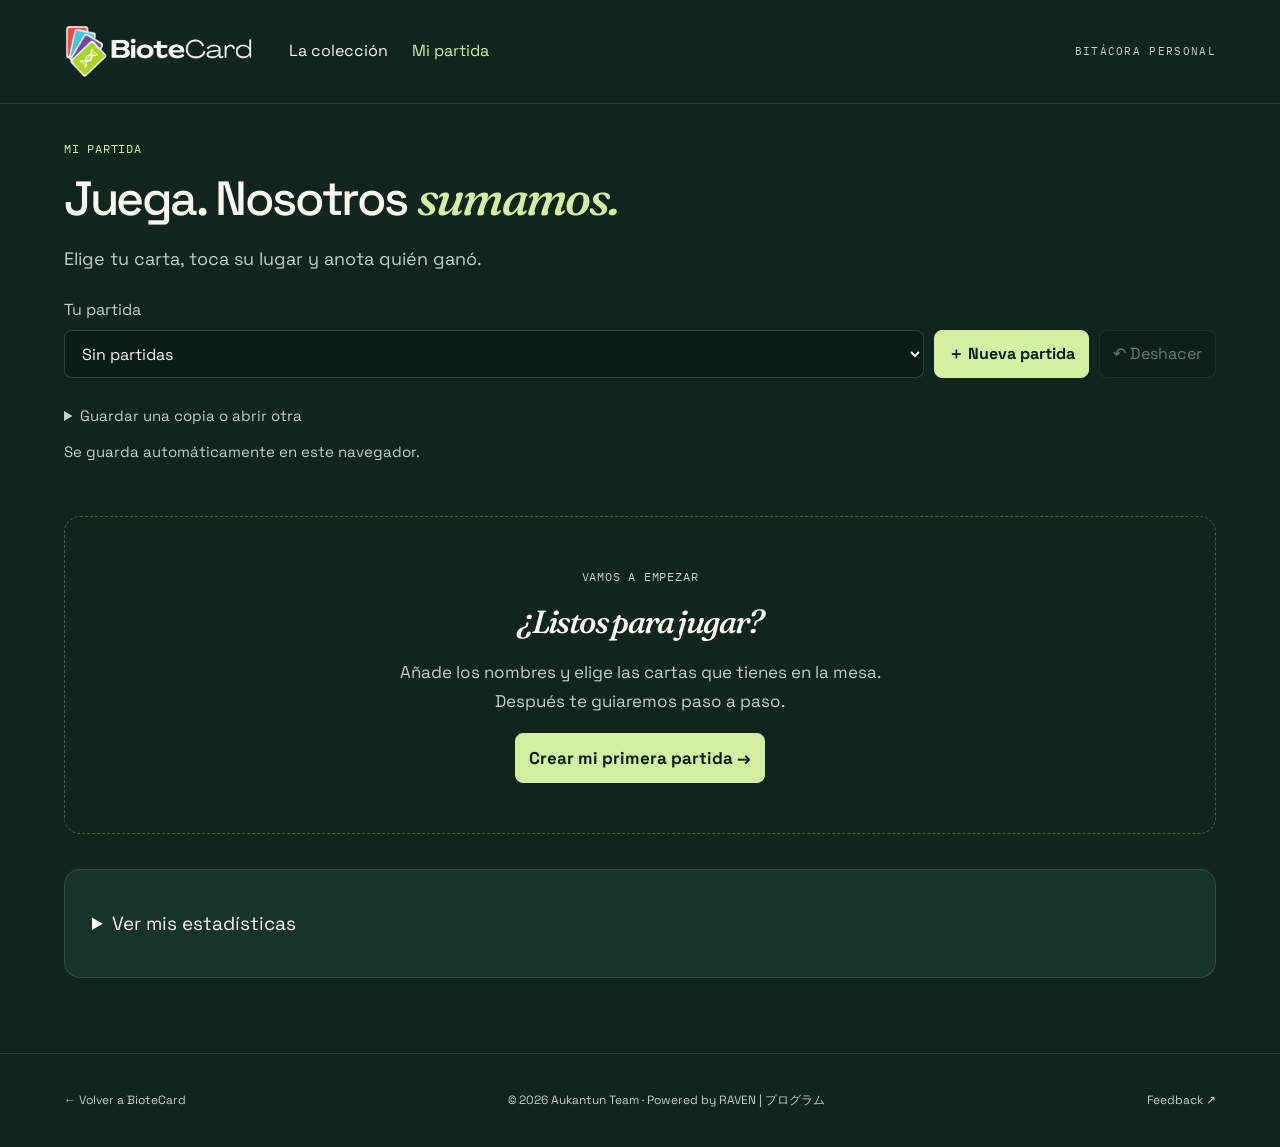
==== bitacora.html @ 21d7a647 "Add files via upload" ====
<!doctype html><html lang="es" data-group="plant"><head><meta charset="utf-8"><meta name="viewport" content="width=device-width,initial-scale=1"><meta name="theme-color" content="#122b1b"><title>Mi partida · BioteCard</title><meta name="description" content="Tu bitácora de BioteCard: registra bazas, organiza el tablero y sigue tus puntos."><link rel="icon" href="assets/branding/favicon.svg"><link rel="stylesheet" href="style.css"><link rel="stylesheet" href="identity.css?v=10"><link rel="stylesheet" href="bitacora.css?v=10"><script src="bitacora-core.js?v=10" defer></script><script src="bitacora.js?v=10" defer></script></head>
<body class="log-page"><a class="skip" href="#log-main">Ir a mi partida</a><header class="log-header"><a class="brand" href="index.html" aria-label="Volver a BioteCard"><span class="logo-frame"><img class="site-logo logo-cards" src="assets/branding/biotecard-logo.png" alt="BioteCard"><img class="site-logo logo-lettering" src="assets/branding/biotecard-logo.png" alt="" aria-hidden="true"></span></a><nav aria-label="Navegación"><a href="index.html#catalogo">La colección</a><a class="active" href="bitacora.html" aria-current="page">Mi partida</a></nav><span class="log-local">BITÁCORA PERSONAL</span></header>
<main id="log-main"><div class="log-intro"><div><p class="eyebrow">MI PARTIDA</p><h1>Juega. Nosotros <em>sumamos.</em></h1><p>Elige tu carta, toca su lugar y anota quién ganó.</p></div></div>
<div class="log-tools"><label>Tu partida <select id="match-select"><option>Cargando…</option></select></label><button id="new-match" class="log-primary">＋ Nueva partida</button><button id="undo" disabled>↶ Deshacer</button></div>
<details class="backup-options"><summary>Guardar una copia o abrir otra</summary><p class="log-help">Las partidas se guardan en este navegador. Descarga una copia para llevarlas a otro dispositivo.</p><div class="inline-actions"><button id="export-log">Descargar mis partidas</button><button id="import-log">Abrir una copia</button></div></details><input type="file" id="import-file" accept="application/json,.json" hidden><p class="log-storage" id="save-state">Se guarda automáticamente en este navegador.</p>
<p id="log-message" class="log-message" role="status" aria-live="polite"></p>
<div id="workspace"><p>Cargando la colección…</p></div>
<details class="log-panel log-stats"><summary>Ver mis estadísticas</summary><div class="log-section-title"><div><p class="eyebrow">LA HUELLA DE CADA PARTIDA</p><h2>Estadísticas de jugadores</h2></div><span>Solo partidas finalizadas</span></div><div id="player-stats"></div><p class="log-help">Los nombres identifican a los jugadores en este dispositivo. Los empates se registran por separado. Las puntuaciones de modos diferentes pueden no ser comparables.</p></details></main>
<footer class="log-footer"><a href="index.html">← Volver a BioteCard</a><p>© 2026 Aukantun Team · Powered by RAVEN | <span lang="ja">プログラム</span></p><a href="https://biotecard.framer.website" target="_blank" rel="noopener">Feedback ↗</a></footer>
<dialog id="setup-dialog" class="log-dialog wide" aria-labelledby="setup-title"><form id="setup-form"><div class="dialog-heading"><h2 id="setup-title">Empecemos</h2><button type="button" data-close="setup-dialog" aria-label="Cerrar">×</button></div>
<p class="setup-progress" id="setup-progress">Paso 1 de 2 · Jugadores</p>
<section id="setup-people"><h3>¿Quiénes van a jugar?</h3><p>Escribe un nombre en cada espacio.</p><div id="name-fields"><label>Jugador 1<input name="playerName" value="Jugador 1" maxlength="40" required autocomplete="off"></label><label>Jugador 2<input name="playerName" value="Jugador 2" maxlength="40" required autocomplete="off"></label></div><div class="inline-actions"><button type="button" id="add-player">＋ Añadir jugador</button><button type="button" id="remove-player">− Quitar último jugador</button></div><p class="simple-rule">La partida normal tiene <strong>9 rondas</strong>. Ganar una ronda da <strong>2 puntos</strong>.</p>
<details><summary>Cambiar las reglas (opcional)</summary><label>Nombre de la partida<input name="name" maxlength="80" placeholder="Mi partida"></label><div class="log-form-grid"><label>Cómo jugaremos<select name="mode" id="setup-mode"><option value="normal">Partida normal</option><option value="custom">Otras reglas</option></select></label><label>Rondas<input name="rounds" id="setup-rounds" type="number" value="9" min="1" max="30" disabled required></label><label>Puntos por ronda ganada<input name="winPoints" id="setup-win" type="number" value="2" min="0" max="20" disabled required></label></div><label class="check-line"><input name="resourcePoints" type="checkbox" checked> Sumar puntos por los recursos que sobran</label></details>
<button type="button" id="setup-next" class="log-primary">Siguiente: elegir cartas →</button></section>
<section id="setup-cards" hidden><h3>¿Qué cartas hay en tu mazo?</h3><p>Compara estas imágenes con tus cartas de la mesa. <strong>Toca una carta para incluirla o quitarla.</strong></p><p class="log-help">Para empezar rápido, dejamos todas seleccionadas. Usa una copia de cada carta.</p><label>Buscar carta<input id="deck-search" type="search" placeholder="Nombre o número de la carta"></label><div class="inline-actions"><button type="button" id="deck-all">Elegir todas</button><button type="button" id="deck-none">Quitar todas</button><strong id="deck-count" role="status"></strong></div><div id="deck-list" class="deck-list visual-deck"></div><div class="wizard-actions"><button type="button" id="setup-back">← Volver</button><button class="log-primary" type="submit">¡Empezar a jugar!</button></div></section><p id="setup-error" class="log-message error" role="alert"></p></form></dialog>
<dialog id="cards-dialog" class="log-dialog wide" aria-labelledby="cards-title"><div class="dialog-heading"><h2 id="cards-title">Seleccionar cartas</h2><button data-close="cards-dialog" aria-label="Cerrar">×</button></div><label>Buscar<input id="pick-search" type="search" placeholder="Nombre, especie o código"></label><p id="pick-help" class="log-help"></p><div id="pick-list" class="pick-list"></div><button id="pick-save" class="log-primary">Guardar selección</button></dialog>
<dialog id="cell-dialog" class="log-dialog" aria-labelledby="cell-title"><div class="dialog-heading"><h2 id="cell-title">Casilla del tablero</h2><button data-close="cell-dialog" aria-label="Cerrar">×</button></div><div id="cell-content"></div></dialog>
<dialog id="round-edit-dialog" class="log-dialog" aria-labelledby="round-edit-title"><div class="dialog-heading"><h2 id="round-edit-title">Corregir resultado</h2><button data-close="round-edit-dialog" aria-label="Cerrar">×</button></div><div id="round-edit-content"></div></dialog>
<dialog id="art-dialog" class="log-dialog art-dialog" aria-label="Carta ampliada"><button data-close="art-dialog" aria-label="Cerrar carta">×</button><img id="log-card-art" alt=""></dialog>
<noscript>Activa JavaScript para utilizar la bitácora de partidas.</noscript></body></html>
---- style.css ----
:root{--font-sans:"Space Grotesk",sans-serif}
:root{--bg:#10231f;--panel:#172d27;--ink:#f4f4e9;--muted:#a9bbb0;--accent:#d8ef83;--line:#ffffff20;color-scheme:dark;font-size:16px}*{box-sizing:border-box}html{scroll-behavior:smooth;scroll-padding-top:32px}body{margin:0;background:var(--bg);color:var(--ink);font-family:var(--font-sans)}button,a{-webkit-tap-highlight-color:transparent}button{font:inherit;cursor:pointer}a{color:inherit;text-decoration:none}button:focus-visible,a:focus-visible{outline:3px solid var(--accent);outline-offset:6px}button{color:inherit}button:disabled{cursor:default}::selection{color:var(--bg);background:var(--accent)}.site-header{height:98px;margin:auto;max-width:1440px;padding:0 5%;display:flex;align-items:center;justify-content:space-between;border-bottom:1px solid var(--line);gap:24px}.brand{font-family:var(--font-sans);font-weight:800;font-size:29px;letter-spacing:-1.5px;display:flex;align-items:center;gap:10px}.brand svg{width:34px;height:38px;color:var(--accent)}.brand-light{font-weight:400}.site-header nav{display:flex;gap:36px;align-items:center;font-size:14px}.site-header nav a,.text-button{opacity:.64;transition:opacity .2s}.site-header nav a:hover,.text-button:hover,.site-header nav .active{opacity:1}.text-button{background:none;border:0;padding:8px 0;font-size:14px}.launch{font-size:12px;border:1px solid #aec58645;border-radius:40px;padding:9px 15px;color:var(--accent);letter-spacing:.03em}.collection{position:relative;overflow:hidden;padding:39px 0 25px;isolation:isolate}.collection:before{content:'';position:absolute;inset:160px 0 100px;z-index:-1;background:radial-gradient(ellipse at 50% 48%,#62845322,transparent 54%)}.intro{text-align:center;padding:0 20px}.eyebrow{font-size:12px;font-weight:600;letter-spacing:.16em;color:var(--accent);margin:0 0 14px}.tiny-star{font-size:19px;vertical-align:-1px;margin-right:6px}h1{font-family:var(--font-sans);font-size:clamp(38px,4.5vw,65px);font-weight:500;line-height:1.12;letter-spacing:-.055em;margin:0}h1 em,h2 em{font-family:var(--font-sans);color:var(--accent);font-weight:400;letter-spacing:-.035em}.intro-copy{color:var(--muted);font-size:16px;margin:18px 0 29px}.collection-meta{max-width:1280px;margin:0 auto;display:flex;justify-content:space-between;padding:0 36px;font-size:12px;letter-spacing:.15em;color:#a4b1a8}.meta-count{margin-left:8px;color:var(--accent)}.carousel{position:relative;max-width:1440px;margin:7px auto 0;isolation:isolate;height:461px;touch-action:pan-y}.orbit{position:absolute;bottom:20px;left:50%;width:1070px;height:150px;border:1px solid #a5ba7917;border-radius:50%;transform:translateX(-50%);z-index:-1}.orbit:after{content:'';position:absolute;inset:25px 80px;border:1px solid #a5ba7912;border-radius:50%}.card-stage{height:100%;position:relative;perspective:1600px}.specimen-card{--color:var(--accent);position:absolute;left:50%;top:20px;width:276px;height:397px;overflow:hidden;border-radius:17px;border:1px solid #a5ae8260;background:#24382c;transform:translateX(-50%);padding:0;text-align:left;box-shadow:0 18px 48px #0008;transition:transform .55s cubic-bezier(.2,.75,.2,1),filter .55s,border-color .3s,opacity .45s;will-change:transform}.specimen-card:before{content:'';position:absolute;z-index:3;inset:7px;border:1px solid #eef4db44;border-radius:11px;pointer-events:none}.specimen-card:after{content:'';position:absolute;inset:0;background:linear-gradient(180deg,#0004 0%,transparent 42%,#08140dda 81%,#08140df5 100%);pointer-events:none}.specimen-card.selected{border-color:var(--color);box-shadow:0 0 0 1px var(--color),0 25px 80px #0009}.specimen-card.selected:before{border-color:#eff0c470}.card-image{width:100%;height:100%;object-fit:cover;object-position:var(--position,50% 50%);position:absolute;inset:0;transition:transform .8s}.specimen-card.selected:hover .card-image{transform:scale(1.05)}.card-top{position:relative;z-index:2;display:flex;justify-content:space-between;align-items:center;padding:21px 21px 0;color:white}.card-number{font-family:var(--font-sans);font-weight:600;font-size:12px;letter-spacing:.13em}.card-kind{font-size:12px;letter-spacing:.1em;text-transform:uppercase;background:#15221e8a;backdrop-filter:blur(12px);border:1px solid #ffffff4d;border-radius:30px;padding:6px 9px}.card-bottom{position:absolute;left:22px;right:22px;bottom:23px;z-index:2}.card-eyebrow{color:var(--color);font-size:12px;text-transform:uppercase;letter-spacing:.14em;display:block;margin-bottom:8px}.card-title{display:block;font-family:var(--font-sans);font-size:27px;letter-spacing:-.035em;line-height:1.12;font-weight:700;text-wrap:balance}.card-species{font-family:var(--font-sans);font-style:italic;color:#e9ecdd;font-size:15px;display:block;margin-top:10px}.card-rule{height:1px;background:#ffffff40;margin-top:18px}.card-footer{display:flex;justify-content:space-between;color:#ccd2c2;font-size:12px;text-transform:uppercase;letter-spacing:.11em;margin-top:10px}.card-detail-icon{color:var(--color);font-size:17px;line-height:12px}.carousel-arrow{position:absolute;top:47%;z-index:8;width:44px;height:44px;border-radius:50%;background:#14251feb;border:1px solid #8b9c6e66;display:grid;place-items:center;transition:background .2s}.carousel-arrow:hover{background:#344737}.carousel-arrow svg{width:21px;height:21px;fill:none;stroke:var(--ink);stroke-width:1.4}.previous{left:5%}.next{right:5%}.selection-info{text-align:center;margin-top:-5px;position:relative;z-index:9}.selection-name{font-size:17px;letter-spacing:-.015em;margin:0 0 7px;font-weight:500}.selection-name span{color:var(--muted);font-weight:400;font-family:var(--font-sans);font-style:italic}.selection-name .separator{font:inherit;margin:0 10px;color:#82977d}.selection-hint{font-size:12px;color:#9bab9d;margin:0 16px 17px}.primary-button{border:0;border-radius:7px;background:var(--accent);color:#152516;font-size:13px;padding:13px 19px;display:inline-flex;gap:18px;align-items:center;font-weight:600;transition:background .2s}.primary-button:hover{background:#eafaac}.primary-button svg{width:17px;height:17px;stroke:currentColor;stroke-width:1.3;fill:none}.carousel-bottom{max-width:1210px;padding:0 0;margin:29px auto 0;display:flex;align-items:center;justify-content:space-between}.edition-label{font-size:12px;letter-spacing:.12em;color:#859986}.edition-label span{margin-left:9px;color:var(--ink)}.pagination{display:flex;gap:0;position:absolute;left:50%;transform:translateX(-50%)}.pagination button{border:0;width:29px;height:30px;background:none;padding:11px 7px;display:flex;align-items:center;justify-content:center}.pagination button:before{content:'';height:5px;width:5px;border-radius:4px;background:#6d7f6d;transition:width .2s,background .2s}.pagination button[aria-current=true]:before{width:21px;background:var(--accent)}.counter{font-family:var(--font-sans);font-size:15px}.counter span{color:#819382;font-size:12px;margin-left:6px}.prototype-note{text-align:center;font-size:12px;color:#97a498;margin:23px 20px 0;line-height:1.5}.how-to{padding:77px 6% 60px;max-width:1440px;margin:auto;border-top:1px solid var(--line);background:#132820}.how-heading{display:flex;justify-content:space-between;align-items:end;gap:60px}.how-heading .eyebrow{font-size:12px}h2{font-family:var(--font-sans);font-size:clamp(28px,3vw,42px);line-height:1.25;letter-spacing:-.04em;font-weight:500;margin:0}.how-heading>p{font-size:16px;color:var(--muted);max-width:325px;line-height:1.65;margin:0 0 4px}.steps{display:grid;grid-template-columns:repeat(3,1fr);gap:45px;margin-top:53px}.steps article{border-top:1px solid #92a28857;padding-top:22px;position:relative}.step-number{color:var(--accent);font-family:var(--font-sans);font-size:27px}.steps h3{font-family:var(--font-sans);font-weight:500;font-size:21px;letter-spacing:-.025em;margin:20px 0 11px}.steps p{font-size:16px;line-height:1.7;color:var(--muted);margin:0 0 24px}.step-tag{font-size:12px;letter-spacing:.1em;color:#9db38a}.resources{border:1px solid #90a27938;display:grid;grid-template-columns:1.25fr 1fr 1fr 1fr;gap:20px;padding:29px;margin-top:45px;border-radius:10px;align-items:center;background:#1b302520}.resources>p{font-size:17px;color:var(--muted);line-height:1.5;margin:0}.resources>p strong{color:var(--ink);font-weight:400}.resource-label{font-size:12px;font-weight:600;letter-spacing:.05em;border-radius:5px;background:#d8ef831a;color:#d8ef83;padding:7px 10px;display:inline-block}.resource-label.atp{color:#efc287;background:#efc28718}.resource-label.nucleotide{color:#d3baf1;background:#d3baf118}.resources div p{font-size:13px;color:var(--muted);margin:10px 0 0}.manual-callout{display:flex;justify-content:space-between;align-items:center;margin-top:32px;font-size:15px;color:var(--muted);gap:20px}.outline-button{border:1px solid #adbca859;background:transparent;border-radius:6px;font-size:13px;padding:12px 18px}.outline-button:hover{background:#ffffff09}footer{display:flex;max-width:1440px;margin:auto;align-items:center;padding:30px 6%;gap:28px;flex-wrap:wrap}.footer-brand{font-size:23px;display:block;color:#d7e1ce}footer p{font-size:12px;color:var(--muted)}footer>span{font-size:12px;letter-spacing:.12em;color:#829382;margin-left:auto}.skip{position:absolute;top:-100px;background:var(--accent);color:var(--bg);padding:15px;z-index:100}.skip:focus{top:8px;left:8px}dialog{border:1px solid #86947755;background:#14251f;color:var(--ink);padding:0;max-width:100%;border-radius:20px;box-shadow:0 24px 120px #0008}dialog::backdrop{background:#020d0bc9;backdrop-filter:blur(12px)}.organism-dialog{width:1040px;max-width:calc(100vw - 48px);max-height:calc(100dvh - 48px);overflow:auto}.close-dialog{position:absolute;right:17px;top:17px;z-index:10;border:1px solid #ffffff3b;background:#10231fcd;color:white;width:36px;height:36px;border-radius:50%;font-size:25px;line-height:1}.close-dialog:hover{background:#344737}.detail-layout{display:grid;grid-template-columns:.85fr 1fr;min-height:640px}.detail-visual{position:relative;min-height:100%;background:#0c1a16;overflow:hidden}.detail-visual>img{position:absolute;inset:0;width:100%;height:100%;object-fit:cover;object-position:var(--position,50% 50%)}.detail-visual:after{content:'';position:absolute;inset:0;background:linear-gradient(transparent 50%,#06100fed)}.photo-caption{position:absolute;left:28px;right:24px;bottom:28px;z-index:1}.photo-caption .eyebrow{font-size:12px}.photo-caption h3{font-family:var(--font-sans);font-style:italic;font-weight:400;font-size:29px;margin:0 0 17px}.photo-credit{font-size:12px;line-height:1.6;color:#ced6cd}.photo-credit a{text-decoration:underline;text-underline-offset:3px}.detail-copy{padding:43px 39px 32px;min-width:0}.detail-copy>.eyebrow{font-size:12px;padding-right:20px}.detail-copy h2{font-size:35px;margin:0 0 7px;line-height:1.2}.detail-scientific{color:var(--muted);font-family:var(--font-sans);font-style:italic;margin:0 0 22px;font-size:18px}.detail-tabs{display:flex;gap:23px;border-bottom:1px solid var(--line);margin-bottom:23px}.detail-tabs button{padding:10px 0 13px;background:none;border:0;border-bottom:2px solid transparent;font-size:13px;color:var(--muted)}.detail-tabs button[aria-selected=true]{border-color:var(--accent);color:var(--accent)}.detail-panel p{font-size:16px;color:#c1cdc1;line-height:1.65;margin:0 0 20px}.fact-grid{display:grid;grid-template-columns:1fr 1fr;gap:18px 20px;margin:22px 0}.fact-grid dt{font-size:12px;text-transform:uppercase;letter-spacing:.1em;color:#8fa289;margin-bottom:6px}.fact-grid dd{margin:0;font-size:14px;line-height:1.5}.detail-callout{border-left:2px solid var(--accent);background:#d8ef8308;padding:15px 17px;margin:21px 0}.detail-callout h4{margin:0 0 7px;color:var(--accent);font-size:13px;font-weight:500}.detail-callout p{font-size:16px;margin:0;line-height:1.6}.source-links{border-top:1px solid var(--line);padding-top:17px;display:flex;flex-wrap:wrap;gap:10px;align-items:center;margin-top:23px;font-size:12px;color:#96a891}.source-links a{text-decoration:underline;text-underline-offset:3px;color:#d7e3ce}.original-card{display:block;max-width:100%;width:185px;height:auto;border-radius:9px;float:left;margin:0 20px 14px 0}.original-note{font-size:12px!important;color:#91a58f!important}.game-numbers{display:flex;gap:20px;margin-bottom:15px}.game-numbers div{padding:12px 15px;border:1px solid var(--line);border-radius:7px}.game-numbers b{font-size:23px;color:var(--accent);display:block}.game-numbers small{font-size:12px;letter-spacing:.08em;text-transform:uppercase;color:var(--muted)}.manual-dialog{padding:42px;width:610px;max-width:calc(100vw - 32px);max-height:calc(100dvh - 32px)}.manual-dialog h2{font-size:31px}.manual-dialog>p:not(.eyebrow){font-size:15px;color:var(--muted);line-height:1.6}.manual-options{display:flex;flex-direction:column;gap:13px;margin:27px 0}.manual-options a{padding:19px;border:1px solid var(--line);border-radius:8px;display:flex;align-items:center;gap:20px}.manual-options a:hover{background:#d8ef8308;border-color:#d8ef8370}.manual-options a>span{font-size:22px;font-family:var(--font-sans);color:var(--accent)}.manual-options strong{font-size:15px;font-weight:500}.manual-options p{color:var(--muted);font-size:13px;line-height:1.5;margin:6px 0 0}.manual-options small{font-size:12px;color:var(--accent);margin-left:auto}.manual-footnote{font-size:12px!important;margin-bottom:0}.hidden,[hidden]{display:none!important}body:has(dialog[open]){overflow:hidden}@media(min-width:1600px){.collection{padding-top:55px}.carousel{height:490px}.specimen-card{top:30px}}@media(max-width:1280px){.carousel-bottom{margin-left:6%;margin-right:6%}}@media(max-width:760px){.site-header{height:78px;padding:0 22px;gap:16px}.brand{font-size:24px}.brand svg{width:29px}.site-header nav{gap:19px;font-size:12px}.site-header nav .text-button{display:none}.launch{display:none}.collection{padding-top:31px}.intro-copy{font-size:14px;margin:15px 0 25px}.eyebrow{font-size:12px}.collection-meta{padding:0 22px;font-size:12px;letter-spacing:.1em}.collection-meta>span:nth-child(2){display:none}.carousel{height:413px;margin-top:10px}.specimen-card{width:246px;height:355px;top:19px;border-radius:15px}.card-title{font-size:24px}.card-bottom{left:20px;right:20px;bottom:21px}.card-species{font-size:14px}.previous{left:15px}.next{right:15px}.carousel-arrow{width:38px;height:38px;top:43%}.selection-info{margin-top:0}.selection-name{font-size:15px}.selection-name span{font-size:14px}.selection-name .separator{margin:0 5px}.selection-hint{font-size:12px}.carousel-bottom{margin-top:24px;min-height:27px}.edition-label{font-size:12px;max-width:85px;line-height:1.6}.edition-label span{display:none}.prototype-note{font-size:12px;max-width:360px;margin:22px auto 0;padding:0 16px}.how-to{padding:45px 24px}.how-heading{display:block}.how-heading>p{margin:22px 0 0;max-width:100%}.how-heading .eyebrow{font-size:12px;line-height:1.6}.steps{display:block;margin-top:33px}.steps article{padding-top:20px;margin-top:28px}.steps h3{display:inline-block;margin:0 0 0 18px;font-size:20px}.steps p{margin:14px 0 15px}.steps article:last-child{margin-bottom:30px}.resources{grid-template-columns:1fr 1fr;padding:20px;gap:25px 15px;margin-top:30px}.resources>p{font-size:15px}.resources div p{font-size:12px}.manual-callout{flex-direction:column;align-items:start;font-size:14px;gap:15px}footer{padding:27px 24px;gap:12px}footer p{order:3;width:100%;margin:0;font-size:12px}footer>span{font-size:12px}.organism-dialog{max-width:calc(100vw - 20px);max-height:calc(100dvh - 20px);border-radius:15px}.detail-layout{display:block}.detail-visual{height:260px;min-height:0}.detail-visual>img{object-position:50% 40%}.detail-visual:after{background:linear-gradient(transparent 20%,#06100fe6)}.photo-caption{bottom:15px;left:24px}.photo-caption .eyebrow{margin-bottom:7px}.photo-caption h3{font-size:23px;margin-bottom:9px}.photo-credit{font-size:12px}.detail-copy{padding:27px 24px}.detail-copy h2{font-size:31px}.detail-panel p{font-size:16px}.manual-dialog{padding:38px 23px 26px}.manual-options a{padding:15px;gap:15px}.manual-dialog h2{font-size:27px}.original-card{width:150px}.selection-name .separator{display:none}.selection-name span:not(.separator){display:block;margin-top:4px}}@media(prefers-reduced-motion:reduce){html{scroll-behavior:auto}*,*:before,*:after{transition:none!important;animation:none!important}}
@media(max-width:420px){.site-header nav a:first-child{display:none}.site-header nav{font-size:14px}.edition-label{max-width:110px;font-size:12px;letter-spacing:.03em}.collection-meta{font-size:12px;letter-spacing:.04em}.card-footer{font-size:12px;letter-spacing:.01em}.card-kind{font-size:12px;letter-spacing:.02em}.card-number{font-size:12px;letter-spacing:.03em}}
/* The original card art is the product surface. */
.sr-only{position:absolute;width:1px;height:1px;padding:0;margin:-1px;overflow:hidden;clip:rect(0,0,0,0);white-space:nowrap;border:0}.collection{padding-top:30px;background:linear-gradient(#10231f,#0b1715 65%,#10231f)}.collection:before{display:none}.collection .intro-copy{margin-bottom:25px}.collection-meta{font-size:12px;letter-spacing:.08em}.carousel{height:487px;margin-top:13px;cursor:grab;overflow:hidden;user-select:none}.carousel:active{cursor:grabbing}.card-stage{perspective:1150px;perspective-origin:50% 40%;transform-style:preserve-3d}.flow-floor{position:absolute;left:0;right:0;bottom:26px;height:160px;background:radial-gradient(ellipse at center,#93ab7420,transparent 62%);pointer-events:none}.flow-item{position:absolute;left:50%;top:25px;width:263px;height:362px;transform-style:preserve-3d;transition:transform .62s cubic-bezier(.2,.75,.2,1),opacity .3s;will-change:transform}.cover-card{border:0;background:transparent;padding:0;width:100%;height:100%;display:block;border-radius:5%;box-shadow:0 18px 36px #0006;cursor:pointer;filter:brightness(var(--shade,1));transition:filter .35s;backface-visibility:hidden}.cover-card:focus-visible{outline:3px solid #fff;outline-offset:9px}.flow-front{width:100%;height:100%;display:block;border-radius:5%;object-fit:contain}.flow-item.selected .cover-card{box-shadow:0 17px 55px #0009}.reflection-mask{position:absolute;top:calc(100% + 5px);left:0;width:100%;height:112px;overflow:hidden;opacity:.26;pointer-events:none;mask-image:linear-gradient(to bottom,#000,transparent);-webkit-mask-image:linear-gradient(to bottom,#000,transparent)}.flow-reflection{width:100%;height:auto;display:block;transform:scaleY(-1);border-radius:5%;position:absolute;bottom:auto;top:calc(112px - 100%);visibility:hidden}.reflection-mask:before{display:none}.flow-reflection{top:0;transform:translateY(calc(-100% + 112px)) scaleY(-1);transform-origin:center center;visibility:visible}.carousel-arrow{top:42%;background:#11211ecf;width:45px;height:45px}.previous{left:4%}.next{right:4%}.selection-info{margin-top:-7px}.selection-name{font-family:var(--font-sans);font-size:21px;font-weight:500}.selection-name .selected-code{font-family:var(--font-sans);font-style:normal;color:var(--accent);font-size:12px;display:inline-block;border:1px solid #d8ef8333;border-radius:4px;padding:4px 7px;vertical-align:3px;margin-right:9px}.selection-name .selected-species{display:block;font-family:var(--font-sans);font-size:16px;margin-top:7px;color:#bcc8bc}.selection-hint{font-size:12px;margin-top:13px}.carousel-bottom{margin-top:25px;gap:24px;min-height:30px}.edition-label{font-size:12px;letter-spacing:.03em}.scrubber{width:260px;position:absolute;left:50%;transform:translateX(-50%);display:flex;align-items:center;min-height:30px}.scrubber input{width:100%;accent-color:var(--accent);cursor:ew-resize;height:18px}.counter{font-size:16px}.prototype-note{font-size:12px;margin-top:20px}.catalog-section{max-width:1440px;margin:auto;padding:64px 6% 72px;background:#142820;border-top:1px solid var(--line)}.catalog-heading{display:flex;justify-content:space-between;align-items:end;gap:30px}.catalog-heading .eyebrow{font-size:12px}.catalog-heading h2{font-size:39px}.catalog-total{font-family:var(--font-sans);font-size:40px;letter-spacing:-.04em;color:var(--accent);line-height:1}.catalog-total small{font-family:var(--font-sans);font-size:12px;letter-spacing:.09em;margin-left:10px;color:var(--muted)}.catalog-intro{font-size:16px;color:var(--muted);line-height:1.65;margin:20px 0 31px}.catalog-controls{display:flex;gap:18px}.search-box{flex:1;display:flex;align-items:center;gap:13px;border:1px solid #9fae8552;background:#0e1e18;padding:0 17px;border-radius:7px;min-height:53px}.search-box:focus-within{border-color:var(--accent);outline:1px solid var(--accent)}.search-box svg{width:21px;height:21px;fill:none;stroke:#a7b59d;stroke-width:1.5;flex-shrink:0}.search-box input{font-family:var(--font-sans);font-size:16px;min-width:0;width:100%;background:transparent;border:0;color:var(--ink);outline:none;padding:15px 0}.search-box input::placeholder{color:#93a08c}.sort-box{display:flex;align-items:center;gap:12px;min-width:290px;border:1px solid var(--line);border-radius:7px;padding:0 13px;color:var(--muted);font-size:14px}.sort-box select{font:inherit;background:#142820;border:0;color:var(--ink);padding:15px 5px;max-width:100%;cursor:pointer;flex:1}.filter-row{display:flex;align-items:center;justify-content:space-between;gap:16px;margin:21px 0 31px}.type-filters{display:flex;flex-wrap:wrap;gap:9px}.type-filters button{background:#ffffff04;border:1px solid #ffffff1e;color:#bbc6b7;border-radius:5px;padding:10px 12px;font-size:14px;transition:all .2s}.type-filters button:before{content:'';display:inline-block;width:7px;height:7px;border-radius:1px;background:var(--type-color,var(--accent));margin-right:9px;vertical-align:1px}.type-filters button span{font-size:12px;color:#91a08c;margin-left:10px}.type-filters button:hover{border-color:var(--type-color,var(--accent))}.type-filters button[aria-pressed=true]{background:#d8ef8313;border-color:var(--type-color,var(--accent));color:var(--ink)}.type-filters button[aria-pressed=true] span{color:var(--ink)}#result-count{font-size:14px;white-space:nowrap;color:var(--muted);margin:0}.catalog-grid{display:grid;grid-template-columns:repeat(5,minmax(0,1fr));gap:33px 25px;align-items:start}.catalog-card{display:block;border:0;background:none;padding:0;text-align:left;min-width:0;transition:transform .25s}.catalog-card:hover{transform:translateY(-7px)}.catalog-art{display:block;aspect-ratio:768/1056;border-radius:5%;box-shadow:0 12px 24px #0003;overflow:hidden}.catalog-art img{display:block;width:100%;height:100%;object-fit:contain;transition:filter .2s}.catalog-card:hover .catalog-art{box-shadow:0 0 0 2px var(--type-color),0 14px 30px #0004}.catalog-card-meta{display:flex;justify-content:space-between;font-size:12px;color:#9bae94;margin-top:14px;gap:9px}.catalog-card-meta span:last-child{color:var(--type-color)}.catalog-card strong{display:block;font-family:var(--font-sans);font-weight:500;font-size:16px;line-height:1.4;margin:7px 0}.catalog-card i{display:block;font-family:var(--font-sans);font-size:14px;color:#adbea5;line-height:1.45}.empty-catalog{text-align:center;padding:65px 20px;border:1px dashed var(--line);border-radius:10px}.empty-catalog h3{font-size:24px;font-weight:500;margin:0 0 12px}.empty-catalog p{color:var(--muted);margin:0 0 24px}.loading-cards,.catalog-error{position:absolute;top:120px;left:0;width:100%;text-align:center;color:var(--muted)}.how-to{background:#10231f}.new-detail-layout{display:grid;grid-template-columns:.85fr 1fr;min-height:680px}.detail-card-column{padding:36px 33px 27px;background:radial-gradient(ellipse at 50% 40%,#38502e55,transparent 70%),#0c1914;display:flex;flex-direction:column;align-items:center;justify-content:center;border-right:1px solid var(--line)}.detail-card-tag{display:flex;justify-content:space-between;width:100%;max-width:310px;margin-bottom:19px;font-size:12px;letter-spacing:.1em;color:#a1b095}.detail-card-tag span{color:var(--card-accent)}.enlarge-card{background:none;border:0;padding:0;max-width:310px;width:100%;cursor:zoom-in;border-radius:5%;box-shadow:0 17px 40px #0008}.enlarge-card img{width:100%;height:auto;display:block;border-radius:5%}.zoom-label{display:flex;align-items:center;gap:9px;background:none;border:0;color:var(--muted);font-size:13px;margin:19px 0 23px;padding:7px;cursor:zoom-in}.zoom-label svg{width:17px;height:17px;fill:none;stroke:currentColor;stroke-width:1.5}.detail-pagination{display:flex;justify-content:space-between;align-items:center;width:100%;max-width:310px;border-top:1px solid var(--line);padding-top:18px;gap:15px;font-size:12px;color:#9faf96}.detail-pagination button{font-size:13px;border:1px solid #81987555;border-radius:5px;padding:8px 12px;background:none}.detail-pagination button:hover{background:#ffffff0b}.detail-copy{padding-top:48px}.detail-copy h2{font-size:32px;padding-right:4px;text-wrap:balance}.detail-tabs{gap:25px}.detail-tabs button{font-size:14px}.detail-panel .common-name{font-weight:500;color:var(--ink);font-size:18px;margin-bottom:9px}.detail-panel p{font-size:16px}.fact-grid{gap:19px 24px}.fact-grid dt{font-size:12px}.fact-grid dd{font-size:14px}.wide-fact{grid-column:1/-1}.detail-callout h4{font-size:14px}.detail-callout p{font-size:15px}.science-photo{margin:25px 0 0}.science-photo>img{width:100%;max-height:220px;object-fit:cover;border-radius:7px;display:block}.science-photo figcaption{font-size:12px;color:#9eae95;line-height:1.6;margin-top:9px}.science-photo figcaption a{text-decoration:underline;text-underline-offset:3px}.source-links{font-size:12px;gap:11px}.source-links span{width:100%;font-size:12px;letter-spacing:.06em}.game-numbers small{font-size:12px}.game-numbers b{font-size:30px}.ability-heading{font-size:17px;font-weight:500;margin:25px 0 15px}.rule-crop{position:relative;aspect-ratio:768/300;width:100%;display:block;overflow:hidden;padding:0;border:1px solid #ffffff2d;border-radius:9px;background:#231c1d;cursor:zoom-in}.rule-crop img{width:100%;height:auto;position:absolute;bottom:0;left:0;display:block}.detail-panel .game-caption{font-size:14px;line-height:1.6;margin:14px 0 24px;color:var(--muted)}.game-legend{margin:0}.game-legend div{display:flex;align-items:center;gap:17px;border-top:1px solid var(--line);padding:13px 0}.game-legend dt{font-size:20px;color:var(--accent);font-family:var(--font-sans);width:20px}.game-legend dd{font-size:14px;color:#b6c4b0;margin:0}.detail-panel .edition-note{font-size:12px;color:#91a489;margin:24px 0 0}.zoom-dialog{background:transparent;border:0;border-radius:0;overflow:visible;max-width:calc(100vw - 28px);max-height:calc(100dvh - 28px)}.zoom-dialog>img{max-height:calc(100dvh - 30px);max-width:calc(100vw - 30px);width:auto;height:auto;display:block;border-radius:5%}.zoom-dialog .close-dialog{top:9px;right:9px;background:#0a160ff0;width:41px;height:41px}.zoom-dialog::backdrop{background:#020805eb}.collection .primary-button{font-size:14px}.manual-footnote{font-size:14px!important}
@media(min-width:1550px){.carousel{height:525px}.flow-item{width:280px;height:385px;top:35px}.card-stage{perspective:1250px}}
@media(max-width:1120px){.catalog-grid{grid-template-columns:repeat(4,minmax(0,1fr))}.catalog-heading h2{font-size:34px}.type-filters button{padding:9px}.sort-box{min-width:265px}.filter-row{align-items:start}.scrubber{width:210px}.edition-label{max-width:190px;line-height:1.5}}
@media(max-width:760px){.site-header nav a[href="#como-jugar"]{display:none}.site-header nav a[href="#catalogo"]{display:inline!important}.collection{padding-top:27px}.collection .intro-copy{margin-bottom:26px;font-size:15px}.collection-meta>span:nth-child(2){display:block;font-size:12px}.collection-meta>span:first-child{display:none}.carousel{height:402px;margin-top:12px}.flow-item{width:221px;height:304px;top:22px}.card-stage{perspective:950px;perspective-origin:50% 43%}.reflection-mask{height:84px}.flow-reflection{transform:translateY(calc(-100% + 84px)) scaleY(-1)}.carousel-arrow{width:36px;height:36px;top:42%}.previous{left:12px}.next{right:12px}.selection-name{font-size:18px;padding:0 20px;line-height:1.5}.selection-name .selected-code{font-size:12px;margin-right:6px;display:inline-block!important;vertical-align:1px;margin-top:0!important}.selection-name .selected-species{font-size:15px;margin-top:5px}.selection-hint{font-size:12px;line-height:1.5;margin-top:12px}.carousel-bottom{margin-top:21px;margin-left:23px;margin-right:23px;gap:15px}.edition-label{display:none}.scrubber{position:static;transform:none;max-width:none;width:auto;flex:1}.counter{min-width:55px;font-size:16px}.prototype-note{font-size:12px}.catalog-section{padding:43px 24px 48px}.catalog-heading{align-items:start;gap:15px}.catalog-heading h2{font-size:30px;line-height:1.2}.catalog-heading .eyebrow{font-size:12px;letter-spacing:.08em}.catalog-total{font-size:30px;margin-top:4px}.catalog-total small{display:block;margin:6px 0 0;font-size:12px}.catalog-intro{font-size:16px;margin:21px 0 24px}.catalog-controls{display:block}.sort-box{margin-top:11px;min-height:48px;min-width:0;justify-content:space-between}.sort-box select{flex:0 1 auto}.search-box input{font-size:16px;padding:15px 0}.search-box{padding:0 13px;gap:10px}.type-filters{gap:8px}.type-filters button{font-size:13px;padding:9px}.type-filters button:before{margin-right:6px;width:6px;height:6px}.type-filters button span{font-size:12px;margin-left:7px}.filter-row{display:block;margin:20px 0 25px}#result-count{margin-top:18px;font-size:14px}.catalog-grid{grid-template-columns:repeat(2,minmax(0,1fr));gap:30px 17px}.catalog-card strong{font-size:15px}.catalog-card i{font-size:13px;overflow-wrap:anywhere}.catalog-card-meta{font-size:12px;margin-top:11px;gap:5px}.new-detail-layout{display:block}.detail-card-column{padding:30px 24px 24px;border-right:0;border-bottom:1px solid var(--line)}.detail-card-tag{max-width:240px;margin:4px 0 15px}.enlarge-card{max-width:230px}.detail-pagination{max-width:290px}.zoom-label{margin:13px 0 14px}.detail-copy{padding:28px 24px 32px}.detail-copy h2{font-size:30px}.detail-tabs{gap:24px}.detail-tabs button{font-size:14px}.fact-grid{gap:19px 17px}.source-links{font-size:12px}.detail-callout p{font-size:16px}.game-numbers small{font-size:12px}.zoom-dialog>img{border-radius:4%}.organism-dialog{scrollbar-width:thin}}
/* Mirror the lower edge of each card into the floor. */
.flow-reflection{top:0;transform:scaleY(-1);transform-origin:center center}
@media(max-width:760px){.flow-reflection{transform:scaleY(-1)}}
@media(min-width:761px) and (max-width:1050px){.site-header .launch{display:none}.site-header nav{gap:22px}}
/* The selected organism sets the page and dialog palette. */
:root,:root[data-group="animal"]{--bg:#2d260f;--panel:#382f18;--well:#221d0c;--accent:#f6d765;--muted:#c8c09f;--glow:#c39836;--soft-tint:#f6d76512;--accent-border:#f6d76550;--ink:#f8f6ee;--line:#ffffff20}
:root[data-group="plant"]{--bg:#122b1b;--panel:#1b3825;--well:#102216;--accent:#a3ed8b;--muted:#b4c9b2;--glow:#59ac52;--soft-tint:#a3ed8b12;--accent-border:#a3ed8b50}
:root[data-group="fungus"]{--bg:#341820;--panel:#44232d;--well:#29131b;--accent:#ffa0b0;--muted:#d1b2ba;--glow:#c45270;--soft-tint:#ffa0b012;--accent-border:#ffa0b050}
:root[data-group="bacteria"]{--bg:#291a39;--panel:#382647;--well:#21142e;--accent:#d7b2ff;--muted:#c6b4d6;--glow:#925bd0;--soft-tint:#d7b2ff12;--accent-border:#d7b2ff50}
body{background-color:var(--bg);transition:background-color .65s ease}body,button,input,select{font-family:var(--font-sans)}
.site-header,.collection,.catalog-section,.how-to,footer{background-color:var(--bg);transition:background-color .65s ease,color .45s ease}
.collection{background-image:none}.collection:before{display:block;position:absolute;inset:180px 8% auto;height:260px;z-index:-1;border-radius:50%;background:var(--glow);opacity:.19;filter:blur(90px);pointer-events:none;transition:background-color .65s ease}
.catalog-section{background-color:var(--panel)}.how-to{background-color:var(--bg)}
h1{letter-spacing:-.045em}h2{letter-spacing:-.035em}.brand{letter-spacing:-.045em}h1 em,h2 em{font-weight:400}.intro-copy,.collection-meta,.selection-hint,.prototype-note,.edition-label,.counter span,.catalog-intro,.sort-box,.how-heading>p,.steps p,.resources>p,.resources div p{color:var(--muted)}
.selection-name .selected-species,.catalog-card i,.catalog-card-meta,.photo-credit,.detail-scientific,.fact-grid dt,.detail-panel .edition-note,.source-links,.science-photo figcaption,.detail-panel .game-caption,.zoom-label,.detail-pagination,.detail-card-tag,.manual-dialog>p:not(.eyebrow),.manual-callout,.game-legend dd{color:var(--muted)}
.selection-name .selected-code{border-color:var(--accent-border)}.selection-name .selected-species{font-family:var(--font-sans)}.flow-floor{background:none;left:22%;right:22%;bottom:105px;height:1px;box-shadow:0 0 90px 20px var(--glow);opacity:.16;transition:box-shadow .65s ease}
.carousel-arrow,.close-dialog{background-color:var(--well);border-color:var(--accent-border);transition:background-color .65s ease,border-color .45s ease}.carousel-arrow:hover,.close-dialog:hover{background-color:var(--panel)}
.primary-button{color:#171711;background-color:var(--accent);transition:background-color .45s ease,filter .2s}.primary-button:hover{background-color:var(--accent);filter:brightness(1.1)}
.search-box{background-color:var(--well);border-color:var(--line);transition:background-color .65s ease}.search-box:focus-within{border-color:var(--accent)}.search-box input::placeholder{color:var(--muted)}.search-box svg{stroke:var(--muted)}.sort-box select{background-color:var(--panel);transition:background-color .65s ease}
.type-filters button{color:var(--muted)}.type-filters button span{color:var(--muted)}.type-filters button[aria-pressed=true]{background:var(--soft-tint);color:var(--ink)}.type-filters button[aria-pressed=true] span{color:var(--ink)}
.resources{background-color:var(--soft-tint);border-color:var(--line);padding:30px;gap:22px;transition:background-color .65s ease}.resource-item{display:flex;flex-direction:column;align-items:center;text-align:center;gap:0}.resource-image{display:block;width:94px;height:94px;object-fit:contain;margin-bottom:17px;background:#fff;padding:6px;border-radius:16px;box-shadow:0 8px 22px #0002}.resources .resource-label.gen{color:#a3ed8b;background:#58a44220}.resources .resource-label.atp{color:#f6d765;background:#f6d76518}.resources .resource-label.nucleotide{color:#ffd09c;background:#ffb76218}.resources div p{font-size:14px;line-height:1.5;margin-top:12px}.resources>p{font-size:18px}.resources>p strong{color:var(--ink)}
.organism-dialog,.manual-dialog{background-color:var(--panel);transition:background-color .65s ease}.new-detail-layout{background:var(--panel);transition:background-color .65s ease}.detail-card-column{background:var(--well);transition:background-color .65s ease}.detail-callout{background:var(--soft-tint);border-color:var(--accent);transition:background-color .65s ease,border-color .45s ease}.detail-callout p,.detail-panel p{color:var(--ink)}.detail-panel .game-caption{color:var(--muted)}.detail-pagination button{border-color:var(--accent-border)}.source-links a{color:var(--ink)}.manual-options a:hover{background:var(--soft-tint);border-color:var(--accent-border)}.outline-button{border-color:var(--accent-border)}.zoom-dialog{background:transparent}.zoom-dialog .close-dialog{background-color:var(--well)}
:root[data-group="animal"] dialog::backdrop{background:rgba(34,27,7,.83)}
:root[data-group="plant"] dialog::backdrop{background:rgba(5,29,12,.83)}
:root[data-group="fungus"] dialog::backdrop{background:rgba(40,8,19,.83)}
:root[data-group="bacteria"] dialog::backdrop{background:rgba(24,9,40,.83)}
footer{border-top:1px solid var(--line);gap:28px}footer .footer-brand{color:var(--ink)}footer .copyright,footer .powered-by{font-size:14px;color:var(--muted);margin:0;line-height:1.6}footer .powered-by{margin-left:auto}footer .powered-by strong{font-weight:600;color:var(--ink)}.footer-separator{margin:0 5px;color:var(--muted)}
@media(max-width:760px){.collection:before{inset:155px 4% auto;height:220px;filter:blur(65px)}.flow-floor{bottom:88px;left:16%;right:16%;box-shadow:0 0 55px 15px var(--glow)}.resources{padding:23px 19px;gap:30px 18px}.resource-image{width:84px;height:84px}.resources>p{font-size:17px}.resources div p{font-size:14px}footer{gap:13px 24px;align-items:center}footer .footer-brand{width:100%;margin-bottom:3px}footer .copyright,footer .powered-by{order:0;width:auto;font-size:13px}footer .powered-by{margin-left:0}}

/* Rounded, luminous buttons inspired by the supplied reference. */
.primary-button,.outline-button,.social-button{
 display:inline-flex;align-items:center;justify-content:center;gap:12px;
 min-height:50px;padding:13px 25px;border:2px solid transparent;border-radius:999px;
 color:#fff;background:linear-gradient(#160b22,#300b43) padding-box,linear-gradient(180deg,#b9e598 0%,#b6cfa3 22%,#c350bd 100%) border-box;
 font-family:var(--font-sans);font-size:14px;font-weight:700;letter-spacing:.07em;text-transform:uppercase;line-height:1.35;text-align:center;
 box-shadow:0 -7px 27px -14px #b4dd80,0 9px 30px -17px #ed55dc;
 transition:transform .22s ease,box-shadow .22s ease,filter .22s ease;
}
.primary-button:hover,.outline-button:hover,.social-button:hover{
 background:linear-gradient(#21102f,#430d58) padding-box,linear-gradient(180deg,#d1f5b7,#d96bce) border-box;
 filter:none;transform:translateY(-2px);box-shadow:0 -7px 30px -10px #b4dd806b,0 11px 32px -12px #ed55dc80;
}
.primary-button:active,.outline-button:active,.social-button:active{transform:translateY(0) scale(.98)}
.primary-button:focus-visible,.outline-button:focus-visible,.social-button:focus-visible{outline:3px solid #fff;outline-offset:5px}
.primary-button:disabled{transform:none;box-shadow:none;opacity:.55}
.social-links{display:flex;flex-wrap:wrap;justify-content:center;gap:18px;width:100%;padding:12px 0 32px;border-bottom:1px solid var(--line);margin-bottom:4px}
.social-button{min-width:176px;min-height:54px;padding:14px 27px;font-size:15px;letter-spacing:.08em}
.social-button svg{width:22px;height:22px;flex-shrink:0}

/* Card motion stays inside the existing Cover Flow transforms. */
.cover-card,.catalog-art,.enlarge-card{
 transform:perspective(900px) translateY(var(--card-lift,0px)) rotateX(var(--card-rx,0deg)) rotateY(var(--card-ry,0deg)) scale(var(--card-scale,1));
 transform-origin:center;transition:transform .3s ease,box-shadow .3s ease,filter .35s ease;
}
.catalog-card:hover{transform:none}
.cover-card.is-tilting,.catalog-art.is-tilting,.enlarge-card.is-tilting{transition:transform .12s ease-out,box-shadow .3s ease,filter .35s ease}
.cover-card:focus-visible,.catalog-card:focus-visible .catalog-art,.enlarge-card:focus-visible{--card-lift:-5px;--card-scale:1.012}
.cover-card:active,.catalog-card:active .catalog-art,.enlarge-card:active{--card-scale:.985;--card-lift:-1px}
.flow-item.selected .flow-front{animation:card-select .46s cubic-bezier(.2,.75,.2,1)}
.enlarge-card img,.zoom-dialog[open]>img{animation:card-reveal .4s cubic-bezier(.2,.75,.2,1)}
@keyframes card-select{0%{transform:scale(.975)}60%{transform:scale(1.012)}100%{transform:scale(1)}}
@keyframes card-reveal{from{transform:translateY(7px) rotateZ(-.6deg) scale(.98)}to{transform:translateY(0) rotateZ(0) scale(1)}}
@media(hover:hover) and (pointer:fine){
 .cover-card:hover,.catalog-card:hover .catalog-art,.enlarge-card:hover{--card-lift:-5px;--card-scale:1.012}
 .cover-card:hover{box-shadow:0 23px 48px #0008}
 .enlarge-card:hover{box-shadow:0 23px 48px #0009}
 .cover-card:active,.catalog-card:active .catalog-art,.enlarge-card:active{--card-scale:.985;--card-lift:-1px}
}
@media(max-width:760px){
 .social-links{gap:12px;padding:8px 0 26px;margin-bottom:8px}
 .social-button{flex:1 1 140px;min-width:0;max-width:250px;font-size:14px;padding:13px 19px}
 .primary-button,.outline-button{max-width:100%;padding:13px 21px}
}
@media(prefers-reduced-motion:reduce){
 .cover-card,.catalog-art,.enlarge-card{transform:none!important}
 .flow-front,.enlarge-card img,.zoom-dialog[open]>img{animation:none!important}
 .primary-button,.outline-button,.social-button{transform:none!important;transition:none!important}
}
---- identity.css ----
@font-face{font-family:'Fraunces';font-style:italic;font-weight:500;font-display:swap;src:url('assets/fonts/fraunces-medium-italic.woff') format('woff')}
@font-face{font-family:'Fraunces';font-style:normal;font-weight:600;font-display:swap;src:url('assets/fonts/fraunces-semibold.woff') format('woff')}
@font-face{font-family:'IBM Plex Mono';font-style:normal;font-weight:400;font-display:swap;src:url('assets/fonts/ibm-plex-mono-regular.woff') format('woff')}
@font-face{font-family:'Space Grotesk';font-style:normal;font-weight:400;font-display:swap;src:url('assets/fonts/space-grotesk-regular.woff') format('woff')}
@font-face{font-family:'Space Grotesk';font-style:normal;font-weight:500;font-display:swap;src:url('assets/fonts/space-grotesk-medium.woff') format('woff')}
@font-face{font-family:'Space Grotesk';font-style:normal;font-weight:700;font-display:swap;src:url('assets/fonts/space-grotesk-bold.woff') format('woff')}
/* BioteCard: a collection of organisms, a table for strategy. */
:root{--font-sans:'Space Grotesk',sans-serif;--font-display:'Fraunces',serif;--font-mono:'IBM Plex Mono',monospace}
body{font-weight:400}button,input,select{font-family:var(--font-sans)}
h1,h2{font-family:var(--font-sans);font-weight:500;letter-spacing:-.05em;line-height:1.1}
h1 em,h2 em{font-family:var(--font-display);font-style:italic;font-weight:500;letter-spacing:-.055em}
h1{font-size:clamp(40px,4.6vw,67px)}
.eyebrow,.collection-meta,.edition-label,.counter,.selected-code,.catalog-card-meta,.detail-card-tag,.fact-grid dt,.edition-note{font-family:var(--font-mono);font-weight:400;letter-spacing:.065em}
.selection-name{font-weight:500}.selection-name .selected-species,.catalog-card i,.detail-scientific{font-family:var(--font-display);font-style:italic;font-weight:500;letter-spacing:0}
.catalog-card i{font-size:15px}.selection-name .selected-species{font-size:19px}.detail-scientific{font-size:22px}
.catalog-card strong{font-weight:500;letter-spacing:-.025em}.detail-copy h2{font-family:var(--font-display);font-weight:600;letter-spacing:-.035em}
.primary-button,.outline-button,.social-button{font-family:var(--font-sans);letter-spacing:.035em}

/* A compact wordmark and a numbered collection index. */
.site-header{height:auto;min-height:112px;max-width:1440px;display:grid;grid-template-columns:auto 1fr auto;gap:28px;padding:20px 5%;position:relative;border-bottom:1px solid var(--line)}
.site-header:after{content:'';position:absolute;bottom:-1px;left:5%;width:152px;height:3px;background:linear-gradient(90deg,#f4d03b 0 25%,#47e33d 25% 50%,#e45770 50% 75%,#af64ff 75%)}
.header-brand{gap:13px;letter-spacing:0;align-items:center}
.site-header .main-navigation{display:flex;justify-content:center;gap:7px;align-self:stretch;align-items:stretch}
.site-header .main-navigation a{display:flex!important;align-items:center;gap:8px;position:relative;padding:12px 13px;font-size:14px;font-weight:500;letter-spacing:-.025em;white-space:nowrap;color:var(--muted);opacity:1;transition:color .2s,background-color .2s}
.site-header .main-navigation .nav-number{font:12px var(--font-mono);color:var(--muted);opacity:.75}
.site-header .main-navigation a:after{content:'';position:absolute;left:13px;right:13px;bottom:3px;height:2px;background:var(--accent);transform:scaleX(0);transform-origin:left;transition:transform .25s}
.site-header .main-navigation a.active,.site-header .main-navigation a:hover{color:var(--ink);background:var(--soft-tint)}
.site-header .main-navigation a.active:after,.site-header .main-navigation a:hover:after{transform:scaleX(1)}
.site-header .main-navigation a.active .nav-number{color:var(--accent);opacity:1}
.header-utility{display:flex;flex-direction:column;align-items:flex-end;gap:8px}.manual-button{display:flex;align-items:center;justify-content:center;gap:9px;background:none;border:1px solid var(--accent-border);border-radius:4px;padding:11px 13px;min-height:44px;font-size:14px;white-space:nowrap;transition:background-color .2s,border-color .3s}
.manual-button:hover{background:var(--soft-tint);border-color:var(--accent)}.manual-button svg{width:18px;height:18px}
.edition-status{font:12px var(--font-mono);letter-spacing:.065em;color:var(--muted)}
.collection{padding-top:37px}.intro .eyebrow{font-size:12px;letter-spacing:.09em;margin-bottom:14px}.intro-copy{line-height:1.6;max-width:640px;margin-left:auto;margin-right:auto}
.catalog-heading h2{font-size:clamp(29px,3.3vw,45px);max-width:750px;line-height:1.15}.catalog-heading h2 em{display:block}.catalog-total{font-family:var(--font-display);font-weight:600;font-size:64px;letter-spacing:-.06em}.catalog-total small{font-family:var(--font-mono);font-weight:400;letter-spacing:.08em;font-size:12px}

/* Compact rules overview. */
.how-to{padding:39px 6% 60px;overflow:hidden}
.section-index{display:flex;justify-content:space-between;gap:16px;font:12px var(--font-mono);letter-spacing:.07em;color:var(--muted);padding-bottom:26px;border-bottom:1px solid var(--line)}
.section-index span:first-child{color:var(--accent)}
.steps{display:grid;grid-template-columns:repeat(3,minmax(0,1fr));gap:0;margin:13px 0 0;border-top:1px solid var(--line);border-bottom:1px solid var(--line)}
.steps article{border:0;padding:29px 30px 26px;margin:0;display:flex;flex-direction:column}.steps article:first-child{padding-left:0}.steps article:last-child{padding-right:0;margin-bottom:0}.steps article+article{border-left:1px solid var(--line)}
.step-top{display:flex;align-items:center;justify-content:space-between;gap:10px}.step-number{font:400 38px/1 var(--font-mono);letter-spacing:-.08em;color:var(--accent)}.step-tag{font:12px/1.5 var(--font-mono);color:var(--muted);letter-spacing:.035em;text-align:right}
.steps h3{font-family:var(--font-display);font-size:26px;line-height:1.15;font-weight:600;letter-spacing:-.045em;margin:30px 0 16px;display:block}.steps p{font-size:16px;line-height:1.75;margin:0 0 25px;color:var(--muted)}
.step-bottom{font:12px/1.6 var(--font-mono);letter-spacing:.03em;color:var(--accent);display:block;margin-top:auto}
.resources{grid-template-columns:1.6fr 1fr 1fr 1fr;border:0;border-bottom:1px solid var(--line);border-radius:0;background:none;margin-top:0;padding:38px 0;gap:25px;align-items:center}
.resources .resource-intro{text-align:left;align-items:start}.resources .resource-intro .eyebrow{font:12px var(--font-mono);color:var(--accent);letter-spacing:.04em;margin:0 0 15px}.resource-intro h3{font-family:var(--font-sans);font-size:24px;font-weight:500;letter-spacing:-.045em;line-height:1.2;margin:0}.resource-intro h3 em{font-family:var(--font-display);font-weight:500;color:var(--accent)}
.resources .resource-intro>p:last-child{font-size:14px;line-height:1.7;margin-top:15px;max-width:265px;color:var(--muted)}.resource-image{width:84px;height:84px;border-radius:50%;padding:6px;margin-bottom:15px}.resource-label{font-family:var(--font-mono);font-weight:400;letter-spacing:.03em;font-size:12px}.resources .resource-item p{font-size:14px}
.manual-callout{margin-top:29px;align-items:center}.manual-callout .eyebrow{font:12px var(--font-mono);letter-spacing:.06em;margin:0 0 9px;color:var(--accent)}.manual-callout p{margin:0;font-size:16px;line-height:1.5;color:var(--ink)}.manual-callout small{display:block;margin-top:9px;font-size:12px;line-height:1.6;color:var(--muted)}.manual-callout button{flex-shrink:0}
.footer-brand{font-family:var(--font-sans);font-weight:700;font-size:27px;letter-spacing:-.065em}.footer-brand .brand-light{font-family:var(--font-display);font-style:italic;font-weight:500;color:var(--accent)}

@media(max-width:1120px){
 .site-header{grid-template-columns:1fr auto;gap:15px;padding:20px 5% 10px}.site-header .main-navigation{grid-column:1/-1;grid-row:2;justify-content:flex-start;gap:12px;min-height:49px}.site-header .main-navigation a{padding:12px 17px}.header-utility{grid-column:2;grid-row:1}.site-header:after{width:104px}.steps article{padding:25px 22px}.steps h3{font-size:24px}.resources{gap:18px;grid-template-columns:1.3fr 1fr 1fr 1fr}
}
@media(max-width:760px){
 .site-header{padding:17px 22px 5px;gap:14px 12px;min-height:0}.header-brand{gap:9px}.manual-button{font-size:12px;padding:9px 10px;min-height:42px;gap:6px}.manual-button svg{width:16px}.edition-status{font-size:12px;letter-spacing:.025em}.header-utility{gap:6px}
 .site-header .main-navigation{justify-content:space-between;gap:4px;min-height:44px}.site-header .main-navigation a{font-size:13px;gap:7px;padding:12px 6px;flex:1;justify-content:center}.site-header .main-navigation a:after{left:6px;right:6px;bottom:0}.site-header .main-navigation .nav-number{font-size:12px}.site-header:after{display:none}
 .collection{padding-top:29px}.intro .eyebrow{font-size:12px;line-height:1.6;letter-spacing:.035em;margin-bottom:12px}h1{font-size:clamp(35px,8vw,52px)}.collection .intro-copy{font-size:15px;max-width:350px;line-height:1.6;margin-top:15px}.collection-meta{padding:0 23px}.selection-name .selected-species{font-size:17px}.catalog-heading h2{font-size:32px}.catalog-total{font-size:43px}.catalog-card i{font-size:14px}
 .how-to{padding:28px 24px 39px}.section-index{font-size:12px;letter-spacing:.025em;padding-bottom:20px;gap:10px}
 .steps{grid-template-columns:1fr;margin-top:0}.steps article,.steps article:first-child,.steps article:last-child{padding:25px 0;margin:0}.steps article+article{border-left:0;border-top:1px solid var(--line)}.step-top{justify-content:flex-start;gap:18px}.step-number{font-size:30px}.step-tag{font-size:12px}.steps h3{font-size:28px;margin:20px 0 12px}.steps p{margin:0 0 17px}.step-bottom{font-size:12px}
 .resources{grid-template-columns:repeat(3,minmax(0,1fr));gap:25px 10px;padding:28px 0;margin:0}.resource-intro{grid-column:1/-1}.resource-intro h3{font-size:27px}.resources .resource-intro>p:last-child{max-width:390px;margin-top:11px;font-size:15px}.resource-image{width:73px;height:73px;padding:5px}.resource-label{font-size:12px;padding:7px 6px}.resources .resource-item p{font-size:13px;line-height:1.5;min-height:39px}.manual-callout{align-items:flex-start;gap:22px}.manual-callout p{font-size:16px}
}
@media(max-width:360px){.site-header{padding-left:16px;padding-right:16px}.manual-button{padding:8px}.how-to{padding-left:20px;padding-right:20px}.section-index{font-size:12px}}

@media(max-width:760px){.manual-extra{display:none}.edition-status{display:none}.header-utility{align-self:center}.site-header .main-navigation .nav-number{display:none}.site-header .main-navigation a{font-size:14px}}

/* Supplied BioteCard logo: transparent artwork, original proportions. */
.header-brand{display:block;width:250px;max-width:100%;min-width:0;line-height:0}
.site-logo{display:block;width:100%;height:auto;object-fit:contain;object-position:left center}
footer .footer-brand{display:block;width:210px;max-width:100%;line-height:0;margin:0}
.site-header:after{display:none}
.rules-heading{display:grid;grid-template-columns:minmax(0,1fr) minmax(0,1fr);gap:38px;align-items:center;padding:34px 0 27px}
.rules-heading h2{font-size:clamp(30px,3.1vw,44px);line-height:1.16;margin:0}
.rules-heading p{font-size:16px;line-height:1.75;color:var(--muted);max-width:560px;margin:0}
@media(max-width:1120px){.header-brand{width:240px}}
@media(max-width:760px){.header-brand{width:210px}.rules-heading{grid-template-columns:1fr;gap:15px;padding:27px 0 26px}.rules-heading h2{font-size:34px}footer .footer-brand{width:190px;margin:4px 0 8px}}
@media(max-width:380px){.header-brand{width:185px}.site-header{padding-left:16px;padding-right:16px;gap:12px 8px}}

/* Display the supplied transparent logo on dark palettes without changing its colors. */
.logo-frame{position:relative;display:block;width:100%;aspect-ratio:2170 / 600;overflow:hidden}
.logo-frame .site-logo{position:absolute;left:0;top:-11.333333%;display:block;width:100%;max-width:none;height:auto}
.logo-cards{clip-path:inset(0 76.3% 0 0)}
.logo-lettering{clip-path:inset(0 0 0 23.7%);filter:brightness(0) invert(.97);pointer-events:none}

/* Collection update: optional motion and documented organism photographs. */
.motion-control{display:flex;justify-content:center;margin:22px 20px 0}
.motion-switch{position:relative;display:inline-flex;align-items:center;gap:10px;min-height:36px;cursor:pointer;color:var(--muted);font-size:12px}
.motion-switch input{position:absolute;opacity:0;width:38px;height:24px;margin:0;cursor:pointer}
.switch-track{width:34px;height:20px;border-radius:20px;border:1px solid var(--accent-border);background:var(--well);position:relative;flex:none}
.switch-track:after{content:'';position:absolute;width:12px;height:12px;left:3px;top:3px;border-radius:50%;background:var(--muted);transition:transform .2s ease}
.motion-switch input:checked+.switch-track{background:var(--accent)}
.motion-switch input:checked+.switch-track:after{transform:translateX(14px);background:var(--well)}
.motion-switch input:focus-visible+.switch-track{outline:2px solid var(--ink);outline-offset:4px}
.motion-switch small{font-size:11px;min-width:76px;opacity:.8}
:root[data-card-motion="off"] .cover-card,:root[data-card-motion="off"] .catalog-art,:root[data-card-motion="off"] .enlarge-card{transform:none!important;transition:none!important}
:root[data-card-motion="off"] .flow-front,:root[data-card-motion="off"] .enlarge-card img,:root[data-card-motion="off"] .zoom-dialog[open]>img{animation:none!important}
:root[data-card-motion="off"] .flow-item{transition:none!important}
.science-photo>img{height:auto;max-height:360px;object-fit:contain;background:var(--well)}
.curiosity{margin-top:20px}
@media(prefers-reduced-motion:reduce){.switch-track:after{transition:none}}

/* Keep carousel movement on the compositor; avoid filters on moving cards. */
.flow-item[hidden]{display:none!important;will-change:auto}
.flow-item{transition:transform .32s cubic-bezier(.22,.7,.25,1);will-change:transform}
.cover-card{position:relative;filter:none;box-shadow:0 12px 26px #0006}
.cover-card:after{content:'';position:absolute;inset:0;border-radius:inherit;background:#000;opacity:var(--shade-opacity,0);pointer-events:none;transition:opacity .2s}
.flow-item.selected .cover-card,.cover-card:hover{box-shadow:0 12px 30px #0007}
.flow-item .flow-front{animation:none!important}
.cover-card,.catalog-art,.enlarge-card{transform:none;transition:transform .18s ease}
.cover-card.is-tilting,.catalog-art.is-tilting,.enlarge-card.is-tilting{transform:perspective(900px) translateY(-3px) rotateX(var(--card-rx,0deg)) rotateY(var(--card-ry,0deg));transition:none;will-change:transform}
.catalog-card{content-visibility:auto;contain-intrinsic-size:auto 410px}
.collection:before{filter:none;inset:130px 0 auto;height:400px;border-radius:0;background:radial-gradient(ellipse at center,var(--glow),transparent 65%);opacity:.15;transition:none}
.flow-floor{box-shadow:none;background:radial-gradient(ellipse,var(--glow),transparent 70%);height:100px;bottom:40px;opacity:.1;transition:none}
dialog::backdrop{backdrop-filter:none;-webkit-backdrop-filter:none}
/* A palette change should not repaint every section throughout the slide. */
body,.site-header,.collection,.catalog-section,.how-to,footer,.collection:before,.search-box,.sort-box select,.resources,.organism-dialog,.manual-dialog,.new-detail-layout,.detail-card-column,.detail-callout{transition:none}
@media(max-width:760px){.reflection-mask{display:none}.collection:before{height:300px}.catalog-card{contain-intrinsic-size:auto 320px}}
@media(prefers-reduced-motion:reduce){.flow-item,.cover-card:after{transition:none!important}}

/* The personal companion lives on its own page to keep the gallery light. */
.site-header .main-navigation .log-nav-link{color:var(--accent)}
.log-entry{display:flex;justify-content:space-between;align-items:center;gap:25px;padding:30px 0;border-top:1px solid var(--line);margin-top:30px}
.log-entry h3{font-size:30px;letter-spacing:-.04em;font-weight:500;margin:0 0 12px}.log-entry h3 em{font-family:"Fraunces",serif;color:var(--accent);font-weight:500}.log-entry p:last-child{color:var(--muted);font-size:15px;line-height:1.6}.log-entry .primary-button{flex-shrink:0}
@media(max-width:1180px){.site-header{flex-wrap:wrap;height:auto;padding-top:20px;padding-bottom:14px}.site-header .main-navigation{order:3;width:100%;justify-content:center;gap:12px}.header-utility{margin-left:auto}.site-header .main-navigation a{font-size:13px;padding:10px}}
@media(max-width:760px){.log-entry{display:block}.log-entry .primary-button{margin-top:12px}.site-header .main-navigation{gap:2px;justify-content:space-between}.site-header .main-navigation a{padding:9px 5px;font-size:12px}.site-header .main-navigation .nav-number{display:none}}
---- bitacora.css ----
.log-page{--bg:#10251d;--panel:#183329;--well:#0b1c16;--accent:#d5efa2;--muted:#a8bfb0;background:var(--bg)}
.log-header{max-width:1440px;margin:auto;padding:25px 5%;display:flex;align-items:center;gap:35px;border-bottom:1px solid var(--line)}.log-header .brand{width:190px}.log-header nav{display:flex;gap:24px;font-size:14px}.log-header nav .active{color:var(--accent)}.log-local{margin-left:auto;font:11px var(--font-mono);letter-spacing:.12em;color:var(--muted)}
#log-main{max-width:1300px;margin:auto;padding:0 5% 55px}.log-intro{display:flex;justify-content:space-between;align-items:center;gap:45px;padding:55px 0 35px}.log-intro h1{font-size:clamp(38px,5vw,66px)}.log-intro>div>p:last-child{max-width:580px;line-height:1.65;color:var(--muted)}.log-stamp{border-left:1px solid var(--accent-border);padding-left:40px;min-width:240px}.log-stamp>span{font:italic 52px "Fraunces",serif;color:var(--accent)}.log-stamp small{display:block;font:10px var(--font-mono);letter-spacing:.1em;margin:10px 0}.log-stamp p{font-size:14px;line-height:1.9}
.log-page button,.log-page input,.log-page select,.log-page textarea{font:inherit}.log-page button,.log-page select,.log-page input,.log-page textarea{border:1px solid #afc4b53d;border-radius:8px;background:var(--well);color:var(--ink);padding:11px 13px;min-height:42px}.log-page button:hover{border-color:var(--accent)}.log-page button:disabled{opacity:.4;cursor:not-allowed}.log-page input:focus-visible,.log-page select:focus-visible,.log-page textarea:focus-visible{outline:2px solid var(--accent);outline-offset:2px}.log-page .log-primary{background:var(--accent);color:var(--well);font-weight:600;border-color:var(--accent)}.log-page label{display:flex;flex-direction:column;gap:8px;font-size:13px;color:var(--muted)}.log-tools{display:flex;align-items:end;gap:10px;flex-wrap:wrap}.log-tools>label{flex:1;min-width:180px}.log-tools button{font-size:12px}.log-storage,.log-help{font-size:12px;line-height:1.6;color:var(--muted)}.log-storage{margin:14px 0 0}.log-message{min-height:22px;font-size:14px;color:var(--accent);margin:10px 0}.log-message.error{color:#ffb7a8}.log-panel{background:var(--panel);border:1px solid var(--line);border-radius:16px;padding:27px;margin-bottom:20px}.log-section-title{display:flex;align-items:center;justify-content:space-between;gap:20px;margin-bottom:20px}.log-section-title h2{font-size:26px;letter-spacing:-.035em;margin:0}.log-section-title .eyebrow{font-size:10px;margin-bottom:9px}.log-section-title>span{font:11px var(--font-mono);color:var(--muted)}.log-round-head{display:flex;align-items:center;gap:15px;margin:15px 0}.log-round-head progress{flex:1;accent-color:var(--accent);height:6px}.log-round-head strong{font:14px var(--font-mono)}.score-strip{display:grid;grid-template-columns:repeat(auto-fit,minmax(180px,1fr));gap:12px}.score-tile{padding:18px;border:1px solid var(--line);border-radius:12px;background:var(--well)}.score-tile h3{font-size:14px;font-weight:500;margin:0 0 10px;overflow-wrap:anywhere}.score-tile b{font-size:40px;font-weight:500;color:var(--accent)}.score-tile small{font-size:11px;color:var(--muted)}.score-tile dl{display:grid;grid-template-columns:1fr auto;gap:5px;margin:12px 0 0;font-size:11px;color:var(--muted)}.score-tile dd{margin:0}.log-tabs{display:flex;gap:7px;margin:22px 0;flex-wrap:wrap}.log-tabs button[aria-selected=true]{background:var(--accent);color:var(--well);font-weight:600}.log-tabs button{font-size:13px}.log-form-grid{display:grid;grid-template-columns:repeat(auto-fit,minmax(130px,1fr));gap:14px;margin:18px 0}.round-player{display:grid;grid-template-columns:100px 2fr 90px 1fr 95px;gap:12px;align-items:end;padding:17px 0;border-bottom:1px solid var(--line)}.round-player strong{font-size:14px;align-self:center;overflow-wrap:anywhere}.round-player select{width:100%;min-width:0}.round-player label{min-width:0}.round-player input{width:100%}.inline-actions{display:flex;flex-wrap:wrap;gap:10px;align-items:center;margin:14px 0}.inline-actions label{flex:1;min-width:180px}.log-form-grid input{width:100%}.log-page textarea{resize:vertical;width:100%}.resource-count{display:flex;gap:10px;align-items:center}.resource-count img{width:32px;height:32px;object-fit:contain;border-radius:6px}.resource-count input{width:90px}.hand-list{display:flex;gap:8px;overflow:auto;padding:5px 0 15px}.hand-card{width:76px;flex:none;text-align:center;font-size:10px}.hand-card img{width:70px;height:96px;object-fit:contain}.hand-card button{padding:2px;min-height:0;background:none;border:0}.board-scroll{overflow:auto;padding:10px 5px 18px}.personal-board{display:grid;gap:10px;width:max-content;min-width:100%;justify-content:center}.log-page .board-cell{width:clamp(86px,11vw,133px);height:clamp(134px,17vw,197px);padding:6px;display:flex;flex-direction:column;align-items:center;justify-content:center;border-style:dashed;background:var(--well);position:relative;gap:4px}.board-cell.has-card{border-style:solid}.board-cell img{height:calc(100% - 25px);width:100%;object-fit:contain;min-height:0}.board-cell span{font:10px var(--font-mono);color:var(--muted)}.board-cell strong{font-size:24px;font-weight:400;color:var(--accent)}.board-cell.moving{outline:2px solid var(--accent)}.board-cell .cell-points{position:absolute;top:8px;right:8px;padding:3px 6px;border-radius:5px;background:var(--well);color:var(--accent)}.board-toolbar{display:flex;gap:12px;align-items:end;flex-wrap:wrap}.board-toolbar label{flex:1}.board-toolbar select{min-width:200px}.board-columns{display:grid;grid-template-columns:1.35fr 1fr;gap:25px}.board-side{border-left:1px solid var(--line);padding-left:25px}.board-side h3{font-size:18px;margin-top:10px}.prob-grid{display:grid;grid-template-columns:repeat(4,1fr);gap:12px;margin:22px 0}.prob-card{padding:20px 14px;border:1px solid var(--line);border-radius:10px;background:var(--well)}.prob-card b{display:block;font-size:29px;font-weight:500;color:var(--accent);margin:10px 0}.prob-card small{font-size:11px;color:var(--muted)}.log-table-scroll{overflow:auto}.log-table{width:100%;border-collapse:collapse;text-align:left;font-size:13px}.log-table td,.log-table th{padding:12px 10px;border-bottom:1px solid var(--line)}.log-table th{font-size:11px;color:var(--muted);font-weight:500;white-space:nowrap}.journal-entry{border-bottom:1px solid var(--line);padding:18px 0}.journal-entry h3{margin:0 0 10px;font-size:16px}.journal-entry p{font-size:13px;color:var(--muted);line-height:1.7;white-space:pre-wrap}.log-empty{padding:50px 20px;text-align:center;border:1px dashed var(--accent-border);border-radius:16px;margin:20px 0}.log-empty h2{font:italic 32px "Fraunces",serif}.log-empty p{color:var(--muted);line-height:1.7}.log-stats{margin-top:35px}.log-dialog{background:var(--panel);color:var(--ink);width:min(620px,calc(100% - 26px));max-width:none;border:1px solid var(--line);padding:26px;border-radius:16px;max-height:90dvh;overflow:auto}.log-dialog.wide{width:min(900px,calc(100% - 26px))}.log-dialog::backdrop{background:#06100de8;backdrop-filter:none}.dialog-heading{display:flex;align-items:center;justify-content:space-between;gap:15px;margin-bottom:20px}.dialog-heading h2{font-size:25px;margin:0}.dialog-heading button{font-size:24px;line-height:1;padding:8px 13px}.log-dialog form>label{margin:18px 0}.check-line{flex-direction:row!important;align-items:center}.check-line input{width:18px;height:18px;min-height:0;accent-color:var(--accent)}.log-dialog details{margin:20px 0;font-size:13px}.log-dialog summary{cursor:pointer;padding:8px 0}.deck-list{display:grid;grid-template-columns:1fr 1fr;gap:8px;max-height:260px;overflow:auto}.deck-list label{font-size:11px;display:flex;flex-direction:row;align-items:center}.deck-list input{min-height:0;width:16px;height:16px}.pick-list{display:grid;grid-template-columns:repeat(5,1fr);gap:12px;max-height:55dvh;overflow:auto;margin:20px 0}.pick-list label{cursor:pointer;position:relative;display:block;padding:7px;border:1px solid var(--line);border-radius:9px;font-size:10px;line-height:1.4}.pick-list input{position:absolute;top:10px;left:10px;width:18px;height:18px;min-height:0;accent-color:var(--accent)}.pick-list img{width:100%;height:auto;display:block;margin-bottom:8px}.pick-list label:has(input:checked){border-color:var(--accent);background:var(--soft-tint)}.cell-art{display:block;max-width:180px;margin:0 auto 20px}.art-dialog{width:auto;padding:10px;background:var(--well)}.art-dialog>img{display:block;max-width:80vw;max-height:82dvh}.art-dialog>button{position:absolute;right:14px;top:14px}.log-footer{max-width:1300px;margin:auto;padding:25px 5%;font-size:12px;display:flex;justify-content:space-between;gap:20px;color:var(--muted)}
@media(max-width:900px){.round-player{grid-template-columns:1fr 1fr}.round-player strong{grid-column:1/-1}.round-player label:first-of-type{grid-column:1/-1}.board-columns{grid-template-columns:1fr}.board-side{border-left:0;border-top:1px solid var(--line);padding:20px 0 0}.log-stamp{display:none}.prob-grid{grid-template-columns:repeat(2,1fr)}.log-local{display:none}.log-header .brand{width:150px}.log-header{gap:20px}.log-header nav{gap:16px}.pick-list{grid-template-columns:repeat(4,1fr)}}
@media(max-width:540px){#log-main{padding:0 16px 35px}.log-header{padding:20px 16px;justify-content:space-between}.log-header nav{font-size:12px}.log-header .brand{width:125px}.log-intro{padding:35px 0 20px}.log-panel{padding:18px}.score-strip{grid-template-columns:repeat(2,1fr)}.score-tile{padding:12px}.score-tile b{font-size:32px}.log-section-title{align-items:start;flex-direction:column;gap:10px}.log-tabs{gap:5px}.log-tabs button{flex:1;padding:10px 8px;font-size:12px}.pick-list{grid-template-columns:repeat(3,1fr);gap:8px}.log-footer{flex-wrap:wrap}.log-tools button{flex:1}.log-tools>label{flex-basis:100%}.log-dialog{padding:18px}.deck-list{grid-template-columns:1fr}}

/* Guided play: large controls, familiar card art and optional details. */
.log-page{font-size:17px;line-height:1.55;--muted:#c0d1c5}
.log-page [hidden]{display:none!important}
.log-page button,.log-page select,.log-page input{min-height:48px}
.log-page button:focus-visible,.log-page summary:focus-visible,.deck-choice:focus-within{outline:3px solid var(--accent);outline-offset:3px}
.log-page label,.log-tools button,.log-tabs button,.log-header nav{font-size:16px}
.log-help,.log-storage,.journal-entry p,.log-table,.log-page .log-dialog details{font-size:15px}
.log-page input[type=checkbox]{width:24px;height:24px;min-height:24px;accent-color:var(--accent);flex:none}
.log-page summary{cursor:pointer;padding:12px 0;font-size:16px;min-height:48px}
.log-page details[open]>summary{margin-bottom:12px}
.log-intro{padding:36px 0 24px}.log-intro h1{font-size:clamp(34px,4vw,48px)}
.log-intro>div>p:last-child{font-size:18px;margin-bottom:0}
.backup-options{margin-top:14px;max-width:650px}.backup-options summary{font-size:15px;color:var(--muted)}
.log-storage{margin-top:0}.log-section-title .eyebrow{font-size:12px}
.log-section-title>span,.log-table th,.prob-card small{font:inherit;font-size:14px}
.score-tile h3{font-size:19px}.score-tile small{font-size:14px}
.score-tile dl{font-size:14px}.score-tile .log-help{margin:7px 0 0}
.score-breakdown summary{font-size:14px}.log-stats>summary{font-size:19px}
.log-tabs{gap:10px}.log-tabs button{flex:1}.log-round-head{flex-wrap:wrap}.log-round-head>span{font-size:14px}
.guided-heading{display:flex;gap:16px;align-items:center;margin-bottom:28px}
.guided-heading h2{font-size:clamp(26px,3vw,36px);margin:0;line-height:1.25;overflow-wrap:anywhere}
.guided-heading p{margin:0 0 5px;color:var(--muted);font-size:15px}
.step-badge,.player-badge{display:inline-flex;align-items:center;justify-content:center;flex:none;width:32px;height:32px;border-radius:50%;background:var(--accent);color:var(--well);font:600 17px var(--font-body, sans-serif)}
.player-badge{width:54px;height:54px;font-size:24px}
.guided-columns{display:grid;grid-template-columns:minmax(190px,.85fr) minmax(330px,1.3fr);gap:28px}
.guided-columns h3{display:flex;align-items:center;gap:10px;font-size:20px;margin:0 0 16px}
.guided-columns .log-help{margin:0 0 10px}
.log-page .played-card{width:min(100%,240px);min-height:275px;padding:16px;display:flex;align-items:center;flex-direction:column;justify-content:center;gap:10px;border:2px dashed #8cae91;border-radius:16px;text-align:center}
.played-card img{width:100%;height:auto;max-height:300px;object-fit:contain}.played-card strong{font-size:18px}
.played-card span{font-size:15px;color:var(--muted)}.log-page .played-card.has-image{border-style:solid}
.played-card .card-placeholder{font-size:60px;color:var(--accent);line-height:1.3}
.log-page .text-action{margin-top:10px;background:transparent;border-color:transparent;text-decoration:underline}
.round-board{gap:8px}.log-page .round-board .board-cell{width:clamp(90px,10vw,120px);height:clamp(132px,14vw,166px)}
.board-cell span{font-family:inherit;font-size:12px}.round-board .board-cell:disabled{opacity:.7}
.log-page .chosen{outline:3px solid var(--accent);outline-offset:1px;background:#274631}
.round-extra,.odds-extra{border-top:1px solid var(--line);margin:22px 0 0;padding-top:8px}.odds-extra{margin:0 0 25px}
.wizard-actions{display:flex;justify-content:space-between;align-items:center;gap:14px;margin-top:24px;padding-top:18px;border-top:1px solid var(--line)}
.wizard-actions>span{font-size:14px;color:var(--muted)}.wizard-actions .log-primary{min-height:54px}
.winner-grid{display:grid;grid-template-columns:repeat(auto-fit,minmax(140px,190px));gap:18px;margin:24px 0}
.winner-choice{display:flex;flex-direction:column;gap:8px;align-items:center;overflow-wrap:anywhere}.winner-choice img{width:100%;max-height:200px;object-fit:contain}.winner-choice strong{font-size:21px}.winner-choice span{font-size:15px}
.winner-none[aria-pressed=true]{outline:3px solid var(--accent)}
.setup-progress{color:var(--accent);font-weight:600}.log-dialog h3{font-size:23px;margin:16px 0 10px}
#name-fields{display:grid;grid-template-columns:1fr 1fr;gap:16px;margin:22px 0}
.simple-rule{background:var(--well);border-radius:12px;padding:18px;margin:24px 0}
#setup-next{width:100%;margin-top:16px;min-height:54px}
.log-page .visual-deck{grid-template-columns:repeat(4,minmax(0,1fr));gap:14px;max-height:52dvh;padding:5px;margin-top:20px}
.log-page .visual-deck .deck-choice{display:flex;flex-direction:column;align-items:stretch;position:relative;border:2px solid var(--line);border-radius:12px;background:var(--well);padding:10px;font-size:15px;gap:5px;cursor:pointer}
.deck-choice input{position:absolute;top:14px;left:14px;z-index:1}.deck-choice img{width:100%;height:auto;display:block}
.deck-choice small{font-size:13px}.deck-choice strong{line-height:1.35}.deck-choice .selection-mark{font-size:14px;color:var(--muted)}
.log-page .deck-choice:has(input:checked){border-color:var(--accent);background:#244330}
.deck-choice:has(input:checked) .selection-mark{color:var(--accent)}
.log-page .deck-zoom{margin-top:auto;padding:7px;font-size:14px}
.pick-list{grid-template-columns:repeat(4,minmax(0,1fr));padding:5px}
.log-page .pick-list .image-choice{display:flex;flex-direction:column;gap:7px;padding:10px;font-size:15px;text-align:left;border-radius:12px}
.image-choice img{width:100%;height:auto}.image-choice span{font-size:13px;color:var(--muted)}
.pick-list label{font-size:14px}.pick-list input{top:14px;left:14px}
.resource-count{align-items:stretch!important;margin:16px 0}.resource-count>span{display:flex;align-items:center;gap:8px}.resource-count input{width:100%;font-size:20px}
.resource-count img{width:40px;height:40px}.hand-card{width:95px;font-size:12px}.hand-card img{width:90px;height:124px}
#resources-form>button{width:100%}.log-page details label{margin:14px 0}
@media(max-width:740px){.guided-columns{grid-template-columns:1fr}.guided-columns>section:first-child{display:flex;flex-wrap:wrap;align-items:center;gap:12px}.guided-columns h3{width:100%}.log-page .played-card{width:180px;min-height:190px;padding:12px}.played-card img{max-height:170px}.log-page .visual-deck{grid-template-columns:repeat(3,minmax(0,1fr))}.log-page .round-board .board-cell{width:clamp(76px,22vw,120px);height:clamp(118px,31vw,164px)}.personal-board{min-width:0;width:max-content;margin:auto}.pick-list{grid-template-columns:repeat(3,minmax(0,1fr))}}
@media(max-width:540px){.log-tabs{flex-direction:column}.log-tabs button{font-size:16px;text-align:left;padding:13px 16px}.log-page .visual-deck,.pick-list{grid-template-columns:repeat(2,minmax(0,1fr));gap:10px}.log-dialog{padding:16px}.log-page .visual-deck .deck-choice{padding:7px}.deck-choice input{top:10px;left:10px}.wizard-actions{flex-wrap:wrap}.wizard-actions .log-primary{flex:1;min-width:170px}#name-fields{grid-template-columns:1fr}.log-header nav{font-size:14px;gap:12px}.score-tile small{display:block}.score-tile h3{font-size:17px}.winner-grid{grid-template-columns:repeat(2,minmax(0,1fr));gap:12px}.guided-columns{gap:24px}.log-page .board-cell{width:clamp(76px,22vw,112px)}.log-page .board-cell span{font-size:11px}.log-section-title h2{font-size:24px}}

.log-page .deck-choice>label{display:flex;flex-direction:column;align-items:stretch;gap:5px;font-size:15px;cursor:pointer;margin:0}.deck-choice:focus-within{outline:3px solid var(--accent);outline-offset:2px}
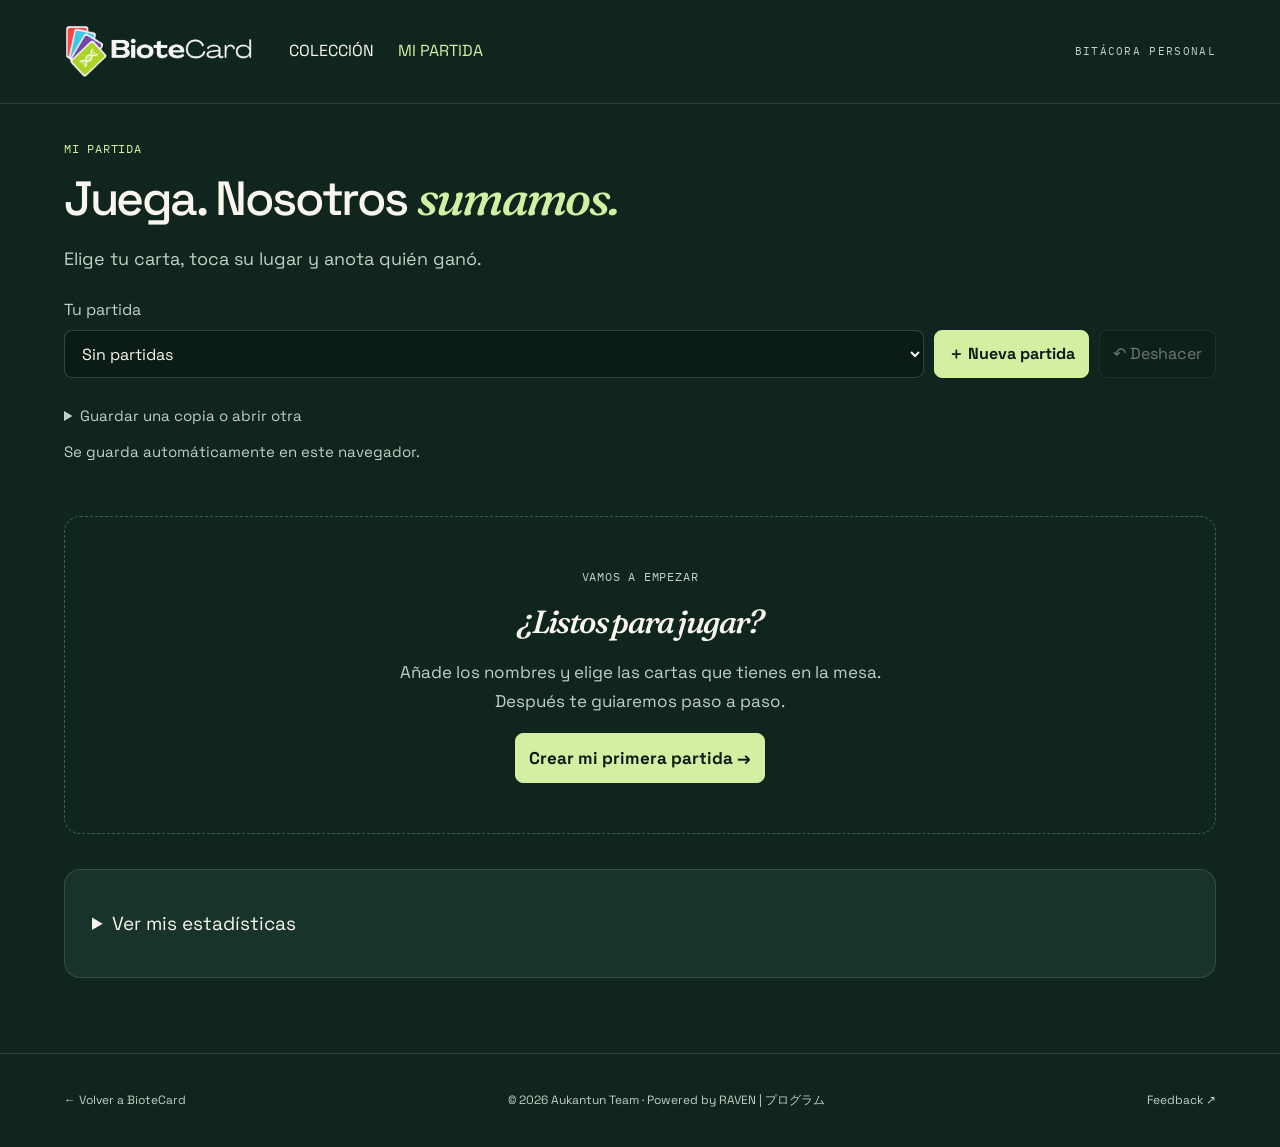
==== commit 4055ba45: "Update bitacora.html" ====
--- a/bitacora.html
+++ b/bitacora.html
@@ -1,5 +1,5 @@
-<!doctype html><html lang="es" data-group="plant"><head><meta charset="utf-8"><meta name="viewport" content="width=device-width,initial-scale=1"><meta name="theme-color" content="#122b1b"><title>Mi partida · BioteCard</title><meta name="description" content="Tu bitácora de BioteCard: registra bazas, organiza el tablero y sigue tus puntos."><link rel="icon" href="assets/branding/favicon.svg"><link rel="stylesheet" href="style.css"><link rel="stylesheet" href="identity.css?v=10"><link rel="stylesheet" href="bitacora.css?v=10"><script src="bitacora-core.js?v=10" defer></script><script src="bitacora.js?v=10" defer></script></head>
-<body class="log-page"><a class="skip" href="#log-main">Ir a mi partida</a><header class="log-header"><a class="brand" href="index.html" aria-label="Volver a BioteCard"><span class="logo-frame"><img class="site-logo logo-cards" src="assets/branding/biotecard-logo.png" alt="BioteCard"><img class="site-logo logo-lettering" src="assets/branding/biotecard-logo.png" alt="" aria-hidden="true"></span></a><nav aria-label="Navegación"><a href="index.html#catalogo">La colección</a><a class="active" href="bitacora.html" aria-current="page">Mi partida</a></nav><span class="log-local">BITÁCORA PERSONAL</span></header>
+<!doctype html><html lang="es" data-group="plant"><head><meta charset="utf-8"><meta name="viewport" content="width=device-width,initial-scale=1"><meta name="theme-color" content="#122b1b"><title>MI PARTIDA· BioteCard</title><meta name="description" content="Tu bitácora de BioteCard: registra bazas, organiza el tablero y sigue tus puntos."><link rel="icon" href="assets/branding/favicon.svg"><link rel="stylesheet" href="style.css"><link rel="stylesheet" href="identity.css?v=10"><link rel="stylesheet" href="bitacora.css?v=10"><script src="bitacora-core.js?v=10" defer></script><script src="bitacora.js?v=10" defer></script></head>
+<body class="log-page"><a class="skip" href="#log-main">Ir a mi partida</a><header class="log-header"><a class="brand" href="index.html" aria-label="Volver a BioteCard"><span class="logo-frame"><img class="site-logo logo-cards" src="assets/branding/biotecard-logo.png" alt="BioteCard"><img class="site-logo logo-lettering" src="assets/branding/biotecard-logo.png" alt="" aria-hidden="true"></span></a><nav aria-label="Navegación"><a href="index.html#catalogo">COLECCIÓN</a><a class="active" href="bitacora.html" aria-current="page">MI PARTIDA</a></nav><span class="log-local">BITÁCORA PERSONAL</span></header>
 <main id="log-main"><div class="log-intro"><div><p class="eyebrow">MI PARTIDA</p><h1>Juega. Nosotros <em>sumamos.</em></h1><p>Elige tu carta, toca su lugar y anota quién ganó.</p></div></div>
 <div class="log-tools"><label>Tu partida <select id="match-select"><option>Cargando…</option></select></label><button id="new-match" class="log-primary">＋ Nueva partida</button><button id="undo" disabled>↶ Deshacer</button></div>
 <details class="backup-options"><summary>Guardar una copia o abrir otra</summary><p class="log-help">Las partidas se guardan en este navegador. Descarga una copia para llevarlas a otro dispositivo.</p><div class="inline-actions"><button id="export-log">Descargar mis partidas</button><button id="import-log">Abrir una copia</button></div></details><input type="file" id="import-file" accept="application/json,.json" hidden><p class="log-storage" id="save-state">Se guarda automáticamente en este navegador.</p>
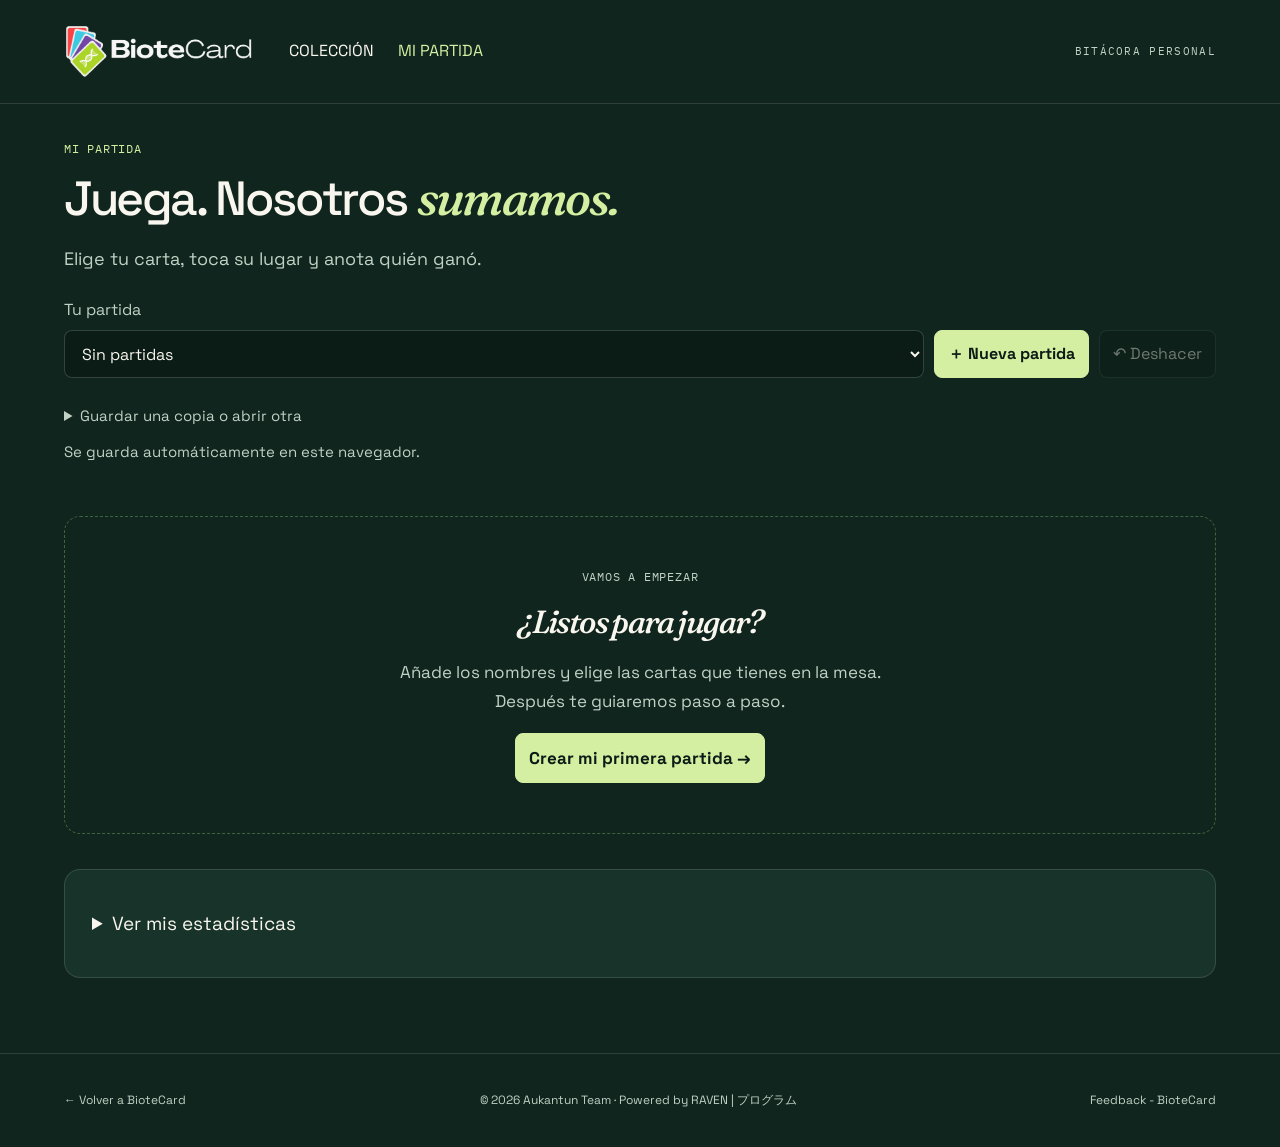
==== commit a787cc95: "Update bitacora.html" ====
--- a/bitacora.html
+++ b/bitacora.html
@@ -6,7 +6,7 @@
 <p id="log-message" class="log-message" role="status" aria-live="polite"></p>
 <div id="workspace"><p>Cargando la colección…</p></div>
 <details class="log-panel log-stats"><summary>Ver mis estadísticas</summary><div class="log-section-title"><div><p class="eyebrow">LA HUELLA DE CADA PARTIDA</p><h2>Estadísticas de jugadores</h2></div><span>Solo partidas finalizadas</span></div><div id="player-stats"></div><p class="log-help">Los nombres identifican a los jugadores en este dispositivo. Los empates se registran por separado. Las puntuaciones de modos diferentes pueden no ser comparables.</p></details></main>
-<footer class="log-footer"><a href="index.html">← Volver a BioteCard</a><p>© 2026 Aukantun Team · Powered by RAVEN | <span lang="ja">プログラム</span></p><a href="https://biotecard.framer.website" target="_blank" rel="noopener">Feedback ↗</a></footer>
+<footer class="log-footer"><a href="index.html">← Volver a BioteCard</a><p>© 2026 Aukantun Team · Powered by RAVEN | <span lang="ja">プログラム</span></p><a href="https://biotecard.framer.website" target="_blank" rel="noopener">Feedback - BioteCard</a></footer>
 <dialog id="setup-dialog" class="log-dialog wide" aria-labelledby="setup-title"><form id="setup-form"><div class="dialog-heading"><h2 id="setup-title">Empecemos</h2><button type="button" data-close="setup-dialog" aria-label="Cerrar">×</button></div>
 <p class="setup-progress" id="setup-progress">Paso 1 de 2 · Jugadores</p>
 <section id="setup-people"><h3>¿Quiénes van a jugar?</h3><p>Escribe un nombre en cada espacio.</p><div id="name-fields"><label>Jugador 1<input name="playerName" value="Jugador 1" maxlength="40" required autocomplete="off"></label><label>Jugador 2<input name="playerName" value="Jugador 2" maxlength="40" required autocomplete="off"></label></div><div class="inline-actions"><button type="button" id="add-player">＋ Añadir jugador</button><button type="button" id="remove-player">− Quitar último jugador</button></div><p class="simple-rule">La partida normal tiene <strong>9 rondas</strong>. Ganar una ronda da <strong>2 puntos</strong>.</p>
